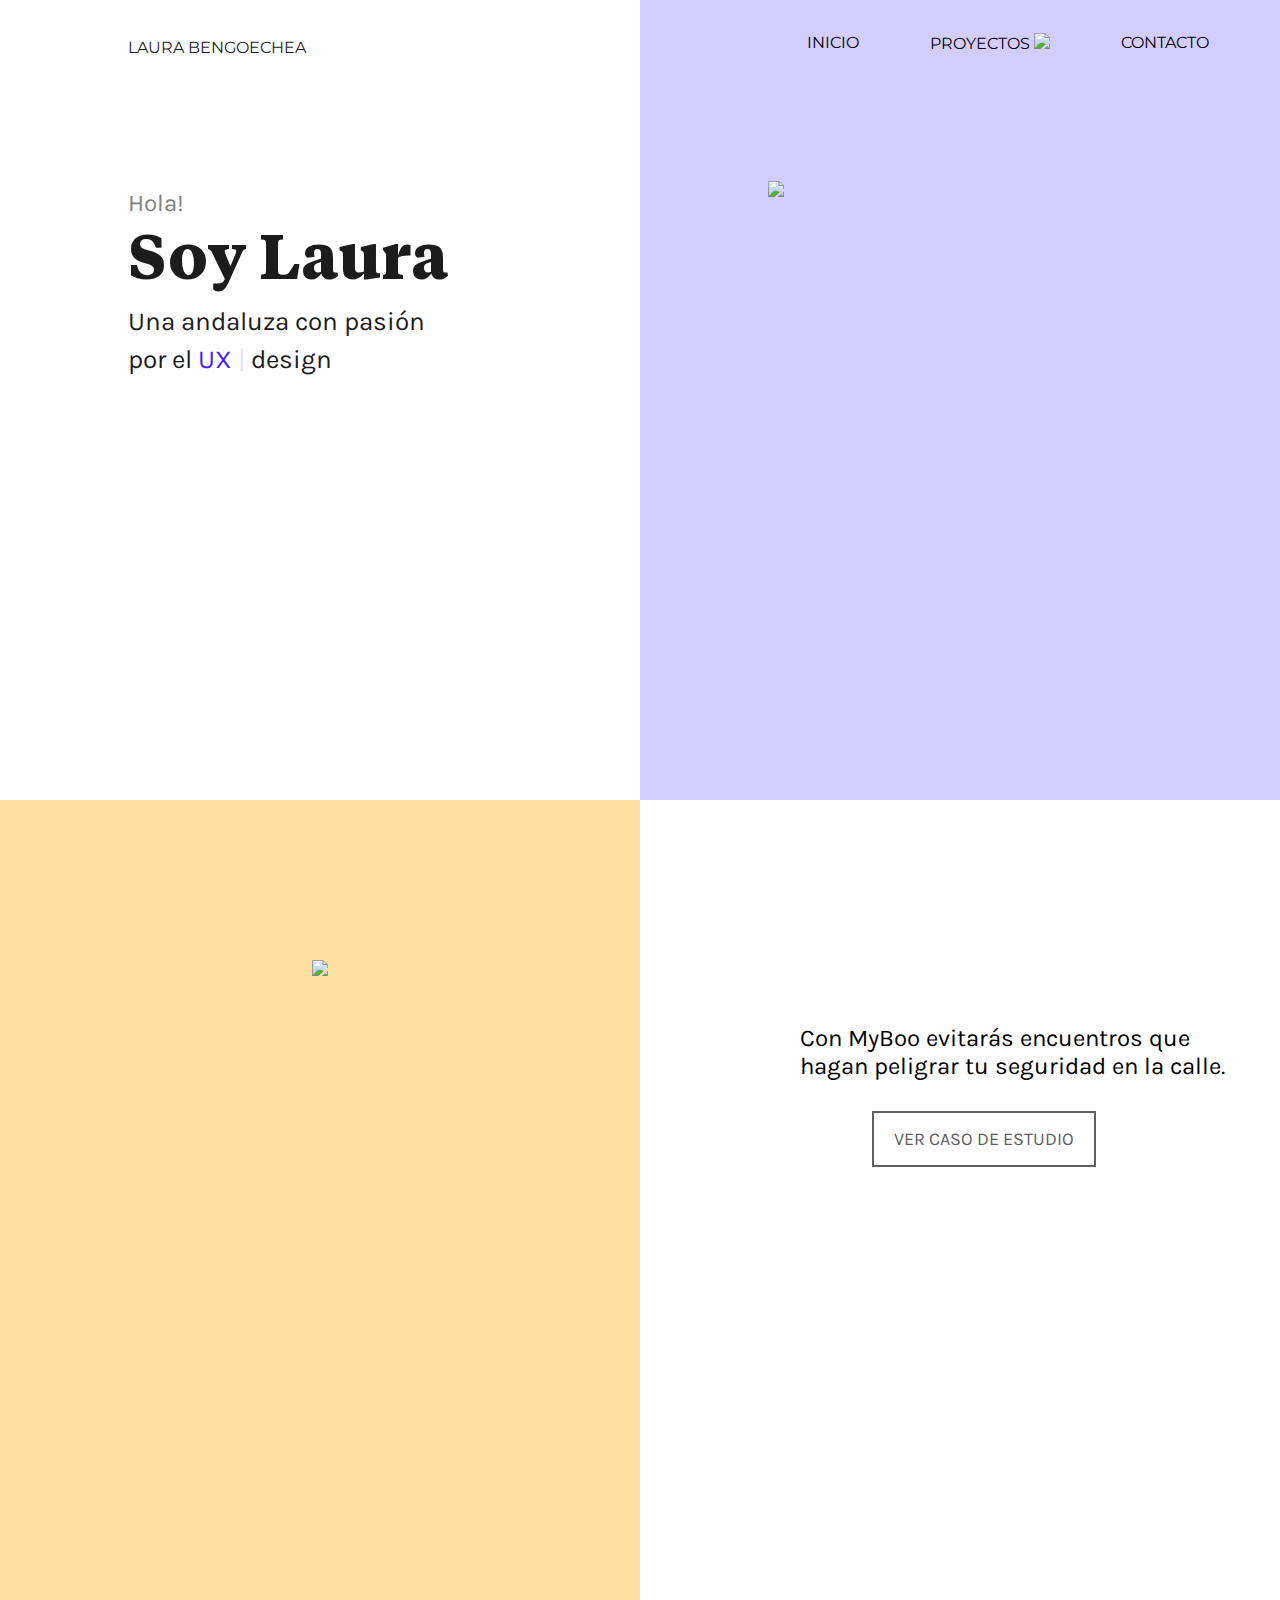
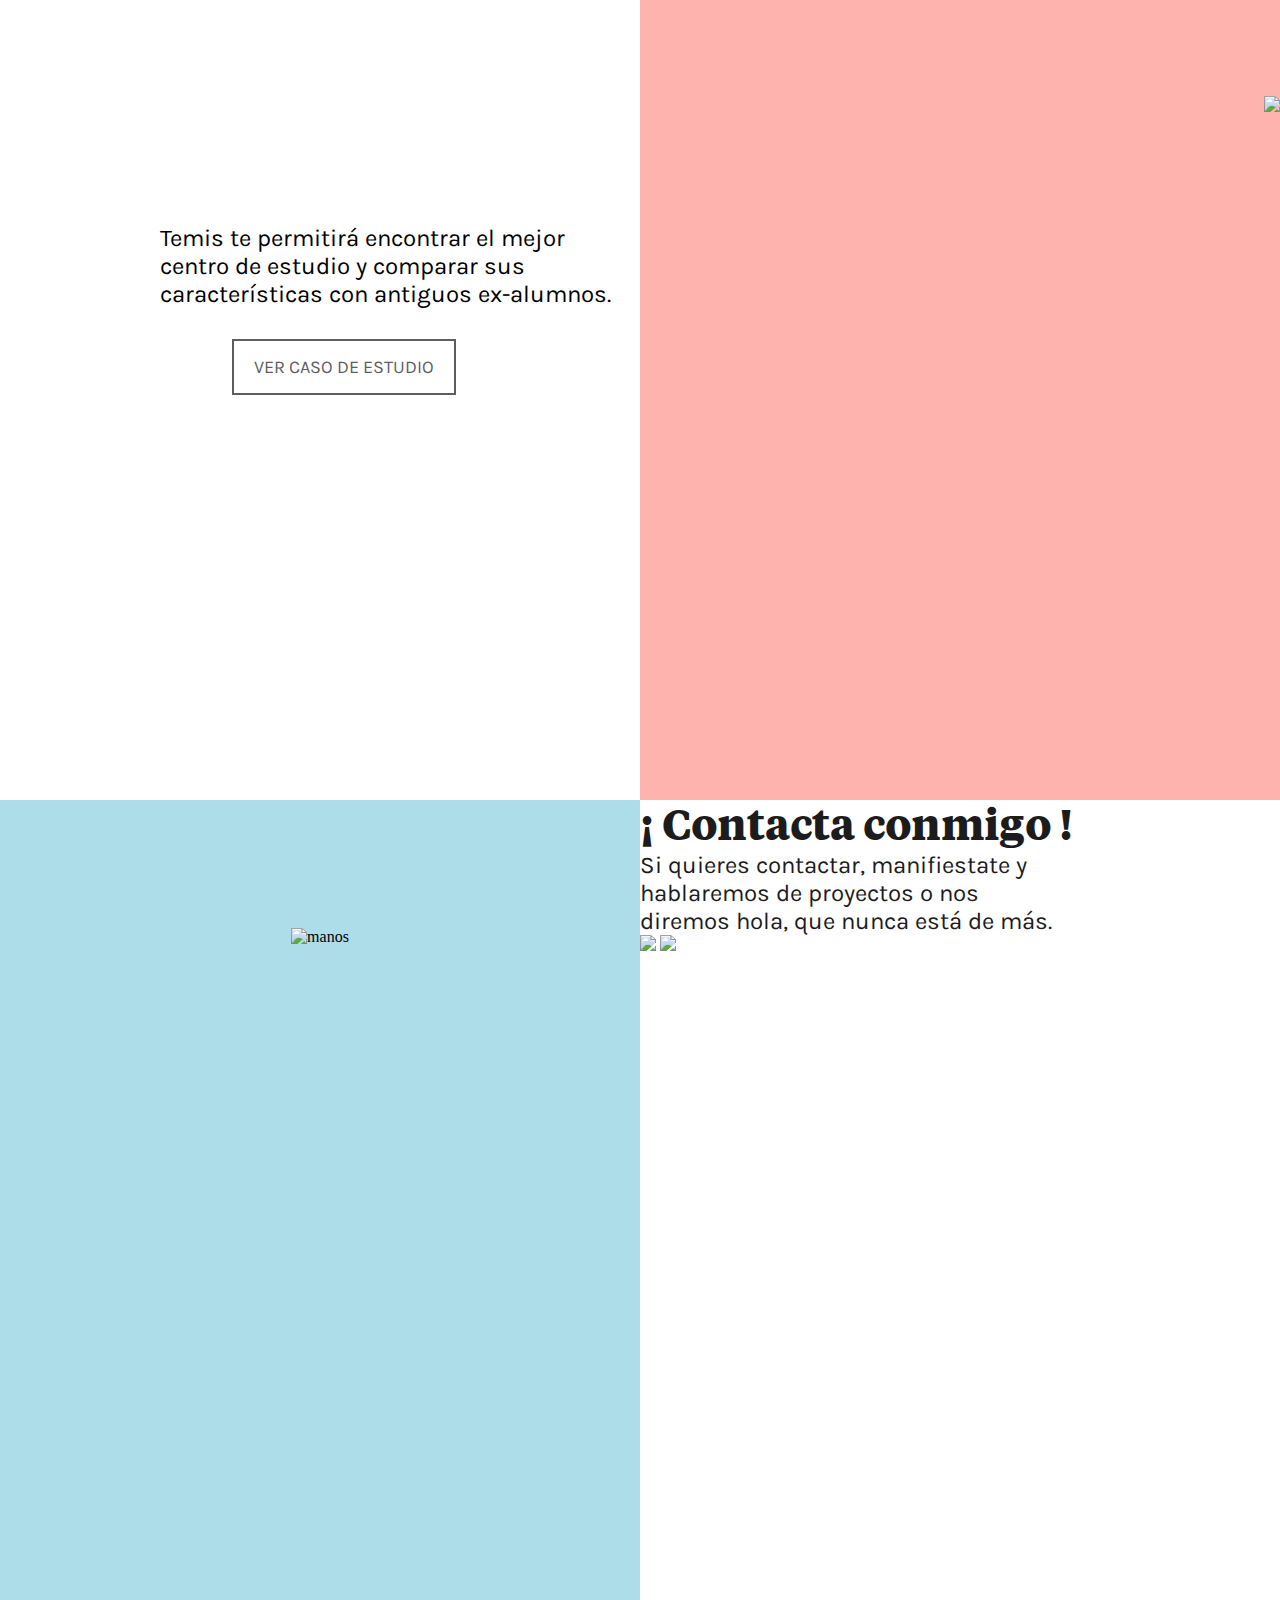
==== index.html @ bb446582 "closes #1" ====
<!DOCTYPE html>
<html lang="en">
  <head>
    <meta charset="UTF-8" />
    <meta http-equiv="X-UA-Compatible" content="IE=edge" />
    <meta name="viewport" content="width=device-width, initial-scale=1.0" />
    <title>Document</title>
    <link rel="stylesheet" href="index.css" />
  </head>
  <body>
    <div id="contenedor">
      <div id="primero">
        <div class="cubo blanco">
            <div>
                <p>LAURA BENGOECHEA</p>
            </div>
          <div>
            <p>Hola!</p>
            <p>Soy Laura</p>
            <p>Una andaluza con pasión <br>por el <span id="palabra">Visual</span>&nbsp;<span id="barra">|</span> design</p>
            <script src="palabra.js"></script>
          </div>         
        </div>
        <div class="cubo morado">
          <div id="lista">
            <ul>
              <li>INICIO</li>
              <li>PROYECTOS <img src="img\Vector 7.png"></li>
              <li>CONTACTO</li>
            </ul>
          </div>
          <div id="imagen">
            <img src="img\Group 3.svg">
          </div>
          
        </div>
      </div>
      <div id="segundo">
        <div class="cubo amarillo">
          <div>
            <img src="img\Space Gray.svg">
          </div>
        </div>
        <div class="cubo blanco">
          <div id="p1">
            <p>Con MyBoo evitarás encuentros que <br> hagan peligrar tu seguridad en la calle.</p>
            <a href="" class="boton">VER CASO DE ESTUDIO</a>
          </div>
            
        </div>
      </div>
      <div id="tercero">
        <div class="cubo blanco">
          <div>
            <p>
              Temis te permitirá encontrar el mejor<br> centro de estudio y comparar sus <br> características con antiguos ex-alumnos.
            </p>
            <a href="" class="boton">VER CASO DE ESTUDIO</a>
          </div>
        </div>
        <div class="cubo rosa">
          <div id="img2">
            <img src="img\Device - Macbook Pro.svg">
          </div>
        </div>
      </div>
      <div id="cuarto">
        <div class="cubo azul">
          <div id="img3">
            <img src="img\manos 1.svg" alt="manos">
          </div>
        </div>
        <div class="cubo blanco">
          <div id="ultimo">
            <p>¡ Contacta conmigo !</p>
            <p>Si quieres contactar, manifiestate y<br>
              hablaremos de proyectos o nos<br>
                diremos hola, que nunca está de más.</p>
            <img src="img\Group 82.png">
            <img src="img\linkedin.png">
          </div>   
        </div>
      </div>
    </div>
  </body>
</html>
---- index.css ----
@import url('https://fonts.googleapis.com/css2?family=Montserrat:wght@500&family=Open+Sans:wght@300&display=swap');
@import url('https://fonts.googleapis.com/css2?family=Karla:wght@600&family=Montserrat:wght@500&family=Open+Sans:wght@300&display=swap');
@font-face {
    font-family: "Tiempos Headline";
    font-style: normal;
    src: url("/fuentes/AnyConv.com__TiemposText-Bold.woff2") format("woff2"),
      url("/fuentes/TiemposText-Bold.woff") format("woff"),
      url("/fuentes/TiemposText-Bold.ttf") format("truetype");
  }

*{
    margin: 0%;
    padding: 0%;
}

#contenedor{
    display: flex;
    flex-direction: column;
    
}

#contenedor > div{
    display: flex;
    height: 50em;
}
#primero p{
    margin-bottom: 1%;
}

#primero div:first-child > div{
    margin-left: 20%;
    width: 50%;
    display: flex;
    flex-direction: column;
}

#primero div:first-child div:first-child{
    margin-top: 6%;
    margin-bottom: 20%;
    font-family: 'Montserrat', sans-serif;
    font-size: 16px;
    color :#1C1C1C;
}

#primero div:nth-child(2) p:nth-child(1){
    font-family: 'Karla', sans-serif;
    font-size: 24px;
    color: #807F7F;
}

#primero div:nth-child(2) p:nth-child(2){
    font-weight: bold;
    font-size: 62px;
    margin-bottom: 3%;
    color :#1C1C1C;
    font-family: "Tiempos Headline";
}

#primero div:nth-child(2) p:nth-child(3){
    font-family: 'Karla', sans-serif;
    font-size: 26px;
    line-height: 38px;
    color :#1C1C1C;
}

#palabra{
    color: #471AFF;
}

#lista{
    display: flex;
    align-items: center;
    margin-left: 15%;
}

#primero ul{
    display: flex;
    font-family: 'Montserrat', sans-serif;
    margin-top: 6%;
    list-style: none;
    justify-content: space-evenly;
    width: 100%;
}


#imagen{
    margin-top: 20%;
    margin-left: 20%;
}

#imagen img{
    width: 100%;
}


#segundo div:first-child div{
    display: flex;
    justify-content: center;
    margin-top: 25%;
}

#p1{
    margin-top: 35%;
    margin-left: 25%;
}

#segundo div:nth-child(2) p{
    font-family: 'Karla', sans-serif;
    margin-bottom: 10%;
    font-size: 24px;
}

#tercero div:first-child div{
    margin-top: 35%;
    margin-left: 25%;
}

#tercero div:first-child p{
    font-family: 'Karla', sans-serif;
    margin-bottom: 10%;
    font-size: 24px;
}

#img2{
    display: flex;
    margin-top: 15%;
    justify-content: flex-end;
}




.boton{
    margin-left: 15%;
    border: 2px solid #5E5E5E;
    padding-top: 15px;
    padding-bottom: 15px;
    padding-right: 20px;
    padding-left: 20px;
    font-family: 'Karla', sans-serif;
    color: #5E5E5E;
    font-size: 18px;
    text-decoration: none;
}

#img3{
    display: flex;
    margin-top: 20%;
    justify-content: space-around;
}

#cuarto p:first-child{
    color :#1C1C1C;
    font-family: "Tiempos Headline";
    font-size: 42px;
}

#cuarto p:nth-child(2){
    color :#1C1C1C;
    font-family: 'Karla', sans-serif;
    font-size: 24px;
}

#ultimo{
    m
}

.cubo{
    width: 50%;
}

.blanco{
    background-color: white;
}

.rosa{
    background-color: #FFB3AE;
}

.azul{
    background-color: #ADDDE8;
}

.amarillo{
    background-color: #FFE0A1;
}

.morado{
    background-color: #D4CDFF;
}
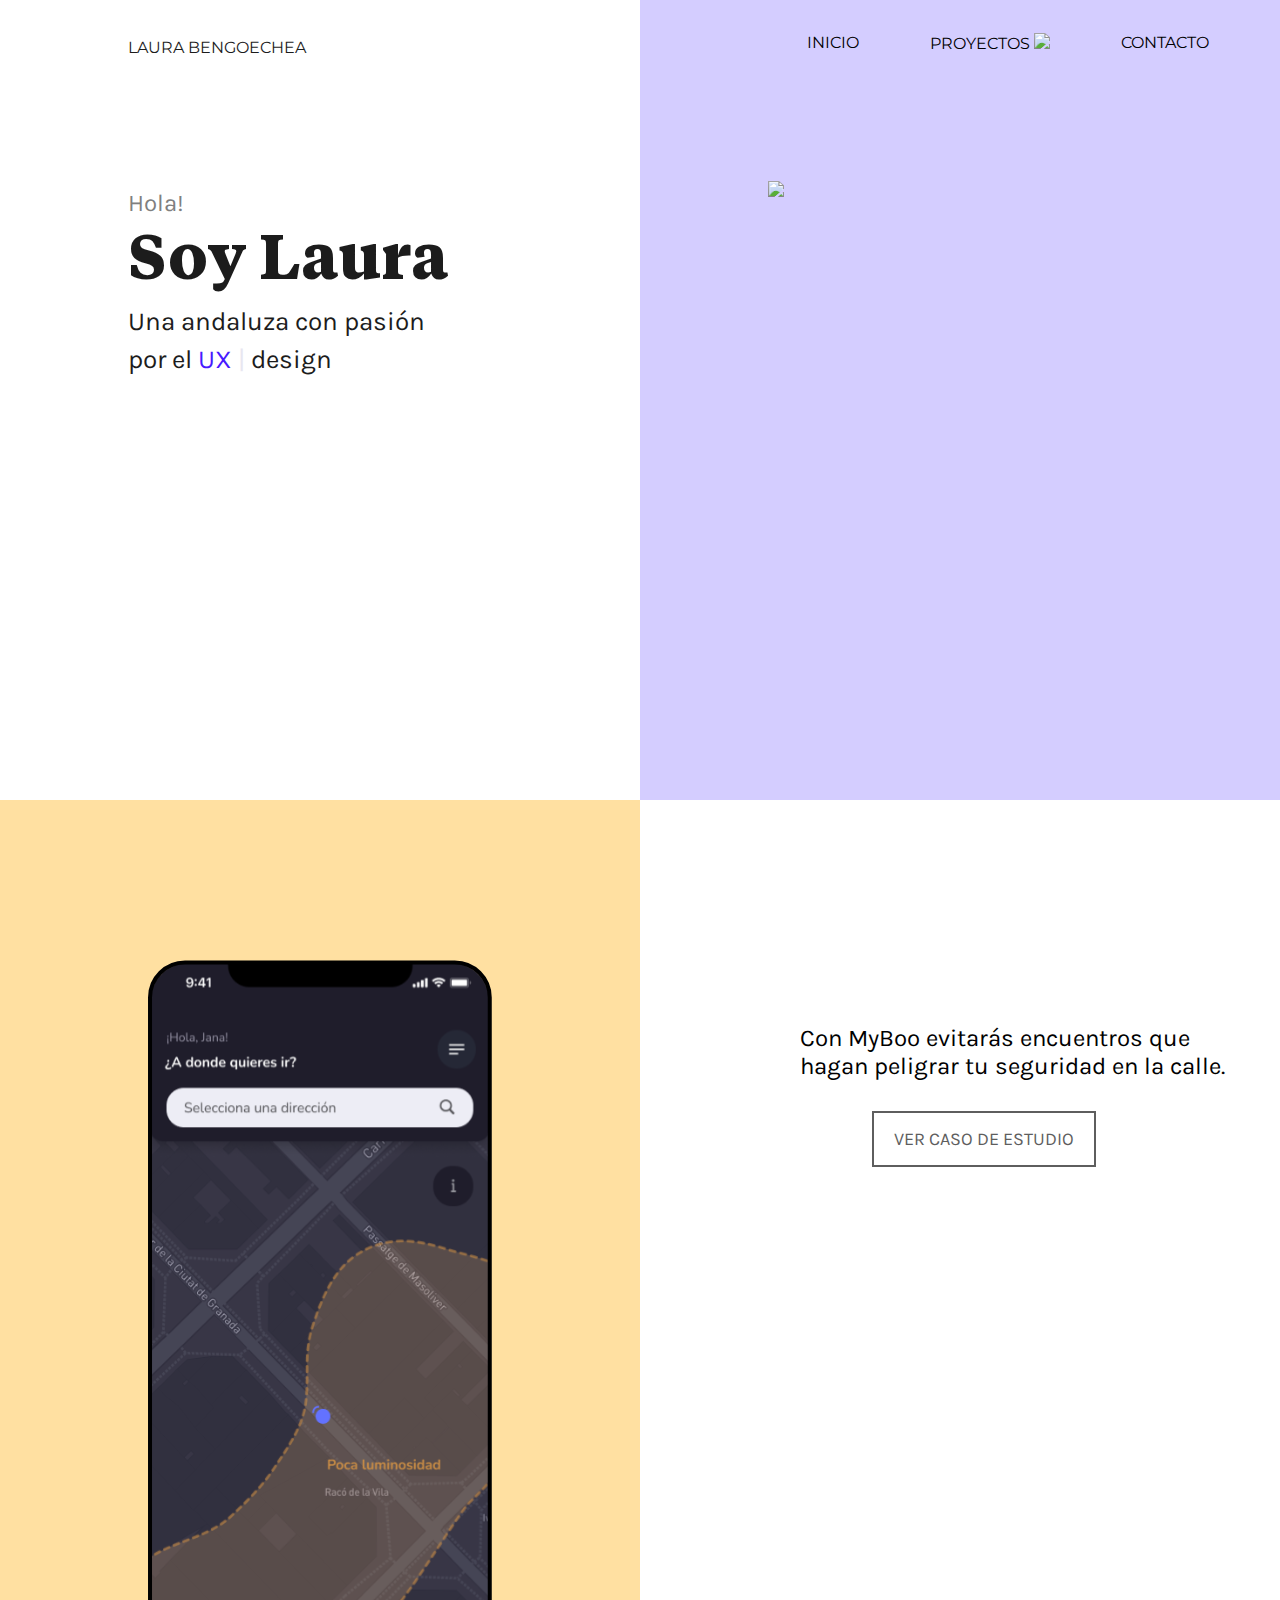
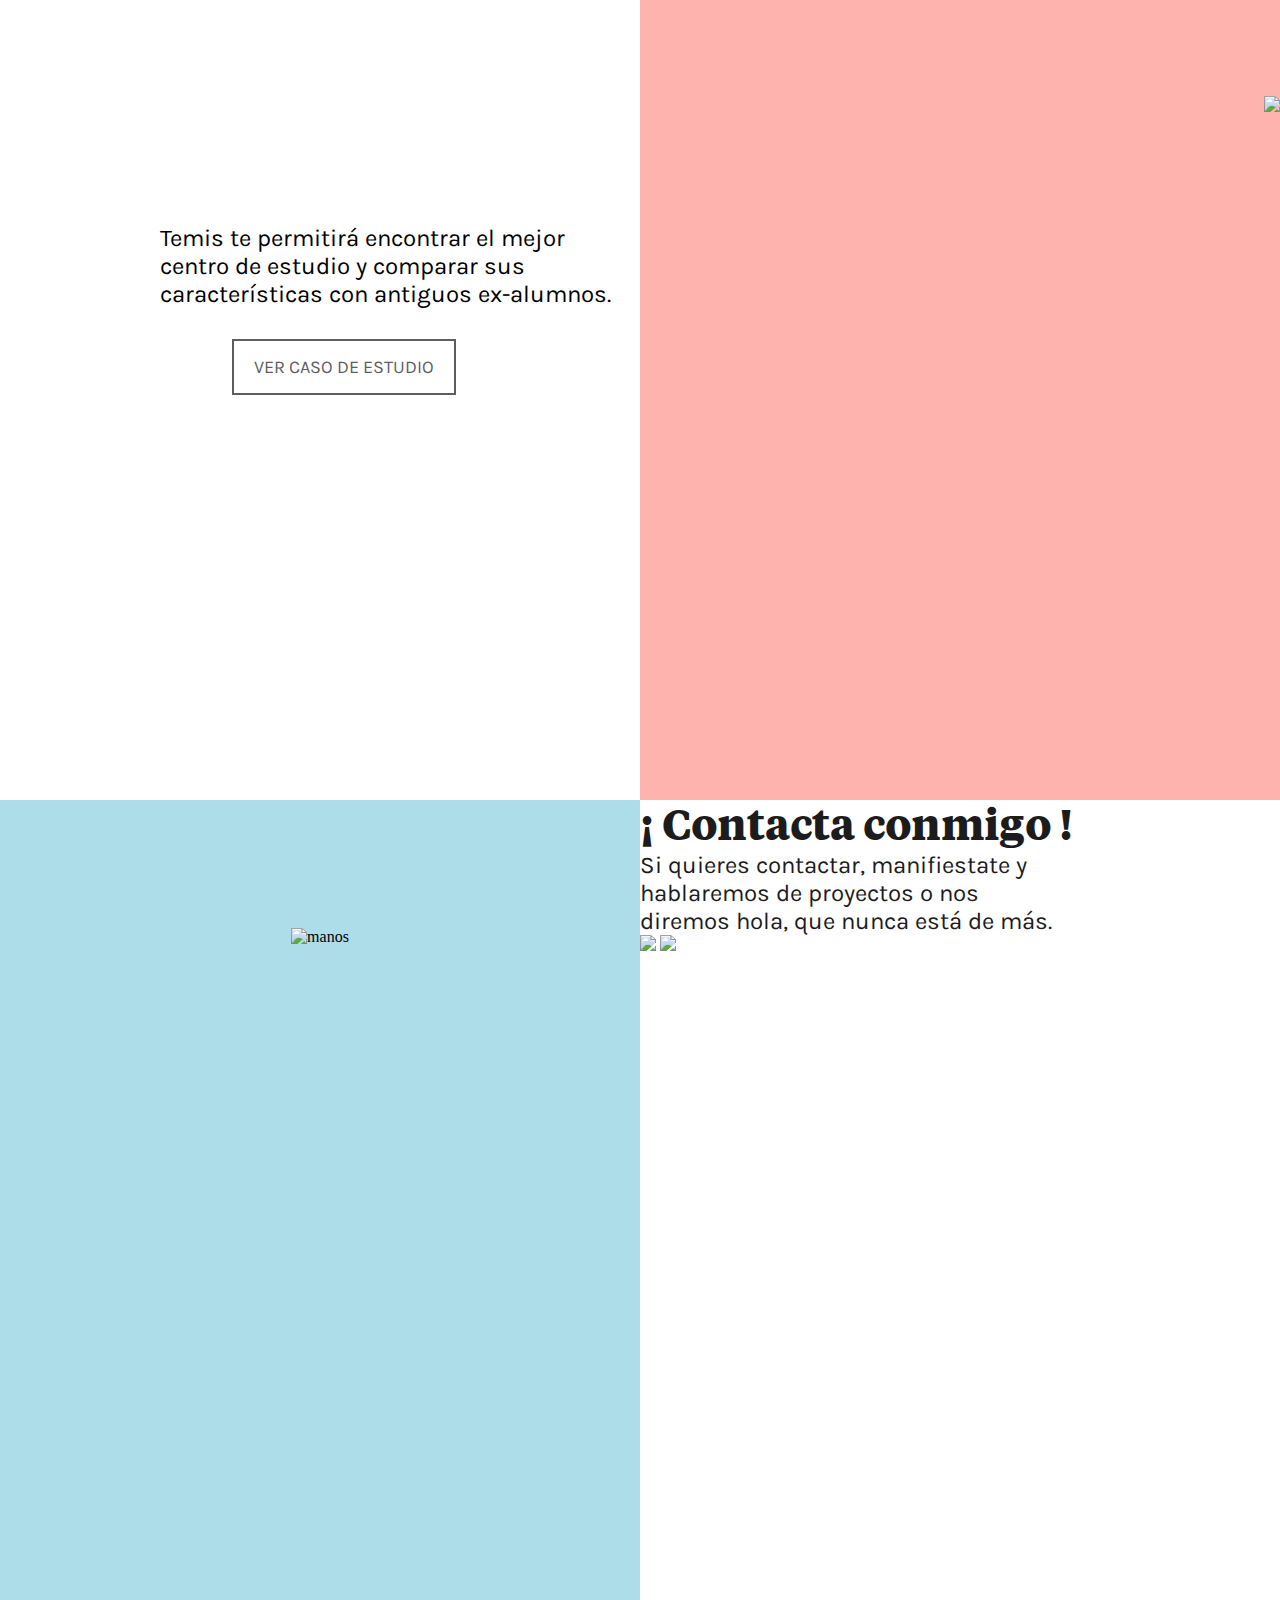
==== commit 4cdc46a4: "He cambiado la foto del móvil" ====
--- a/index.html
+++ b/index.html
@@ -38,7 +38,7 @@
       <div id="segundo">
         <div class="cubo amarillo">
           <div>
-            <img src="img\Space Gray.svg">
+            <img src="Img/phoneYellow.svg">
           </div>
         </div>
         <div class="cubo blanco">
@@ -78,9 +78,10 @@
                 diremos hola, que nunca está de más.</p>
             <img src="img\Group 82.png">
             <img src="img\linkedin.png">
-          </div>   
+          </div>
+          
         </div>
       </div>
     </div>
   </body>
-</html>+</html>
--- a/index.css
+++ b/index.css
@@ -162,7 +162,6 @@
 }
 
 #ultimo{
-    m
 }
 
 .cubo{
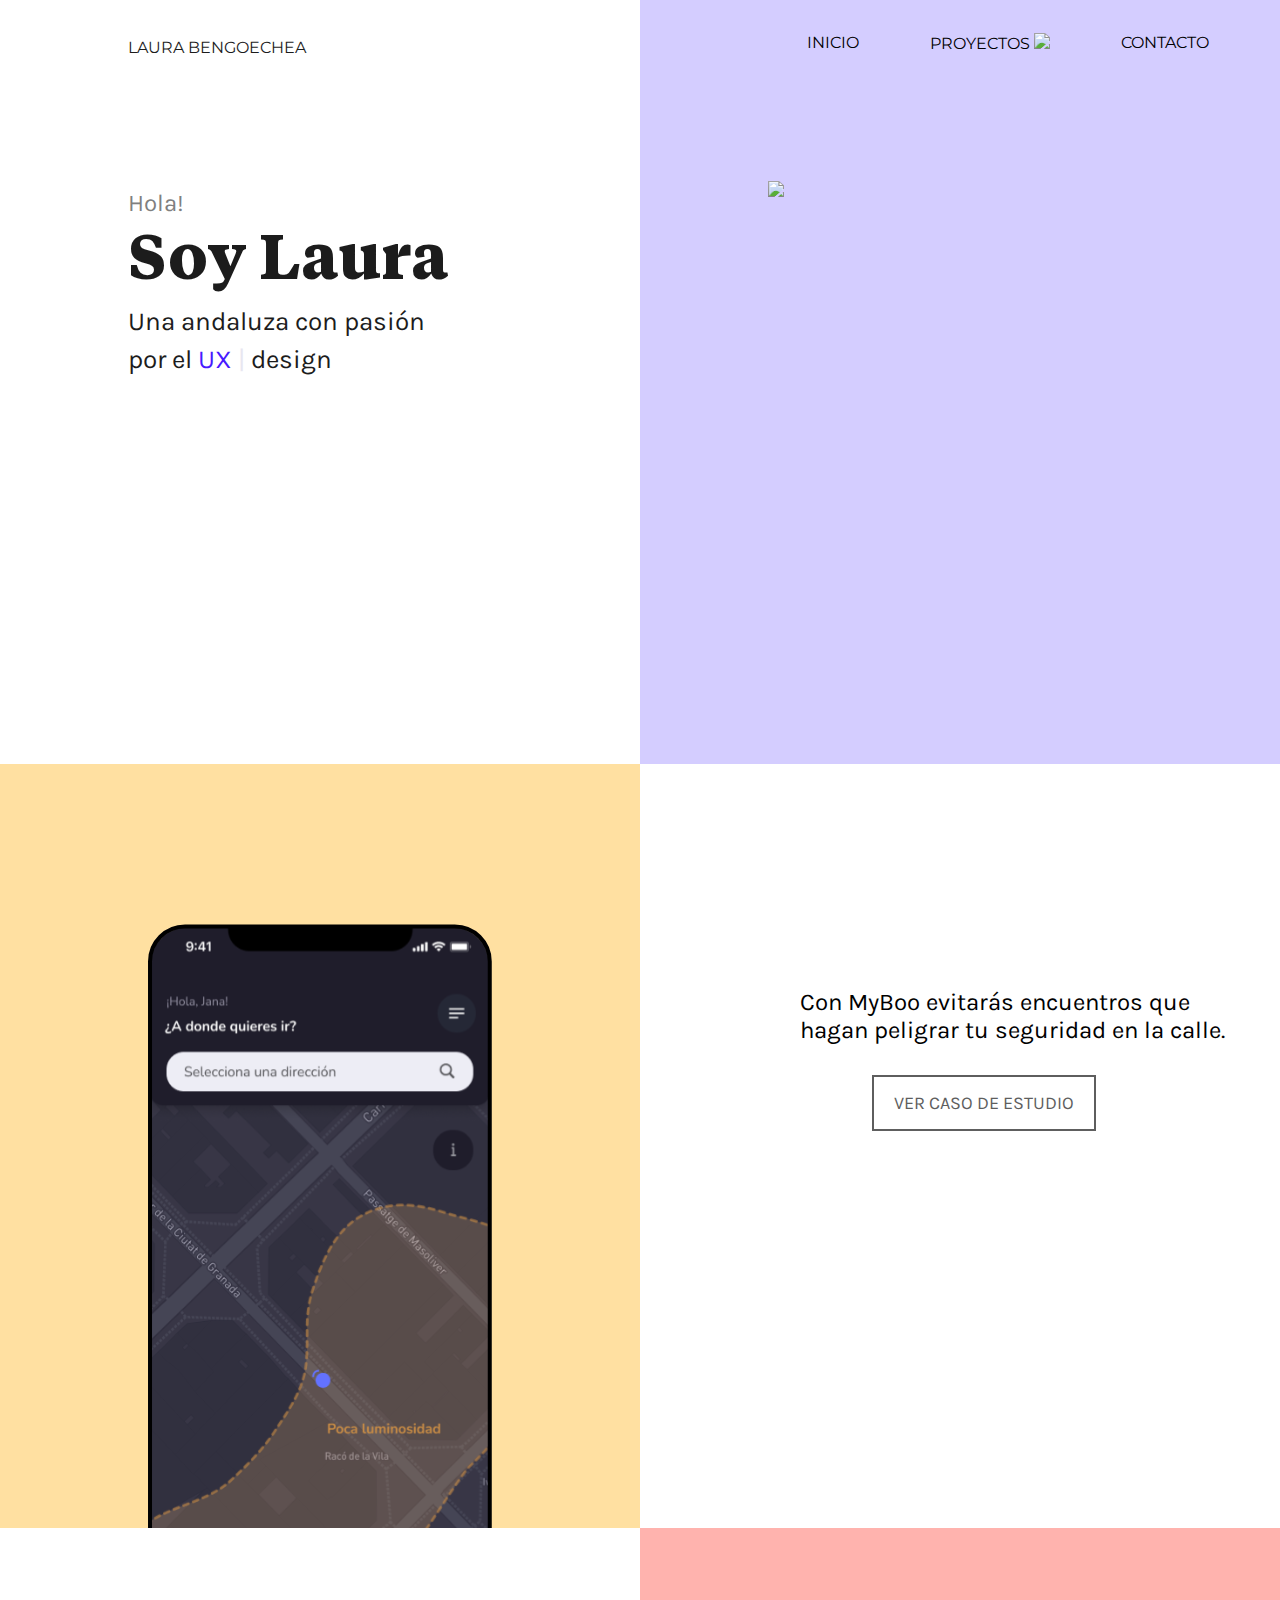
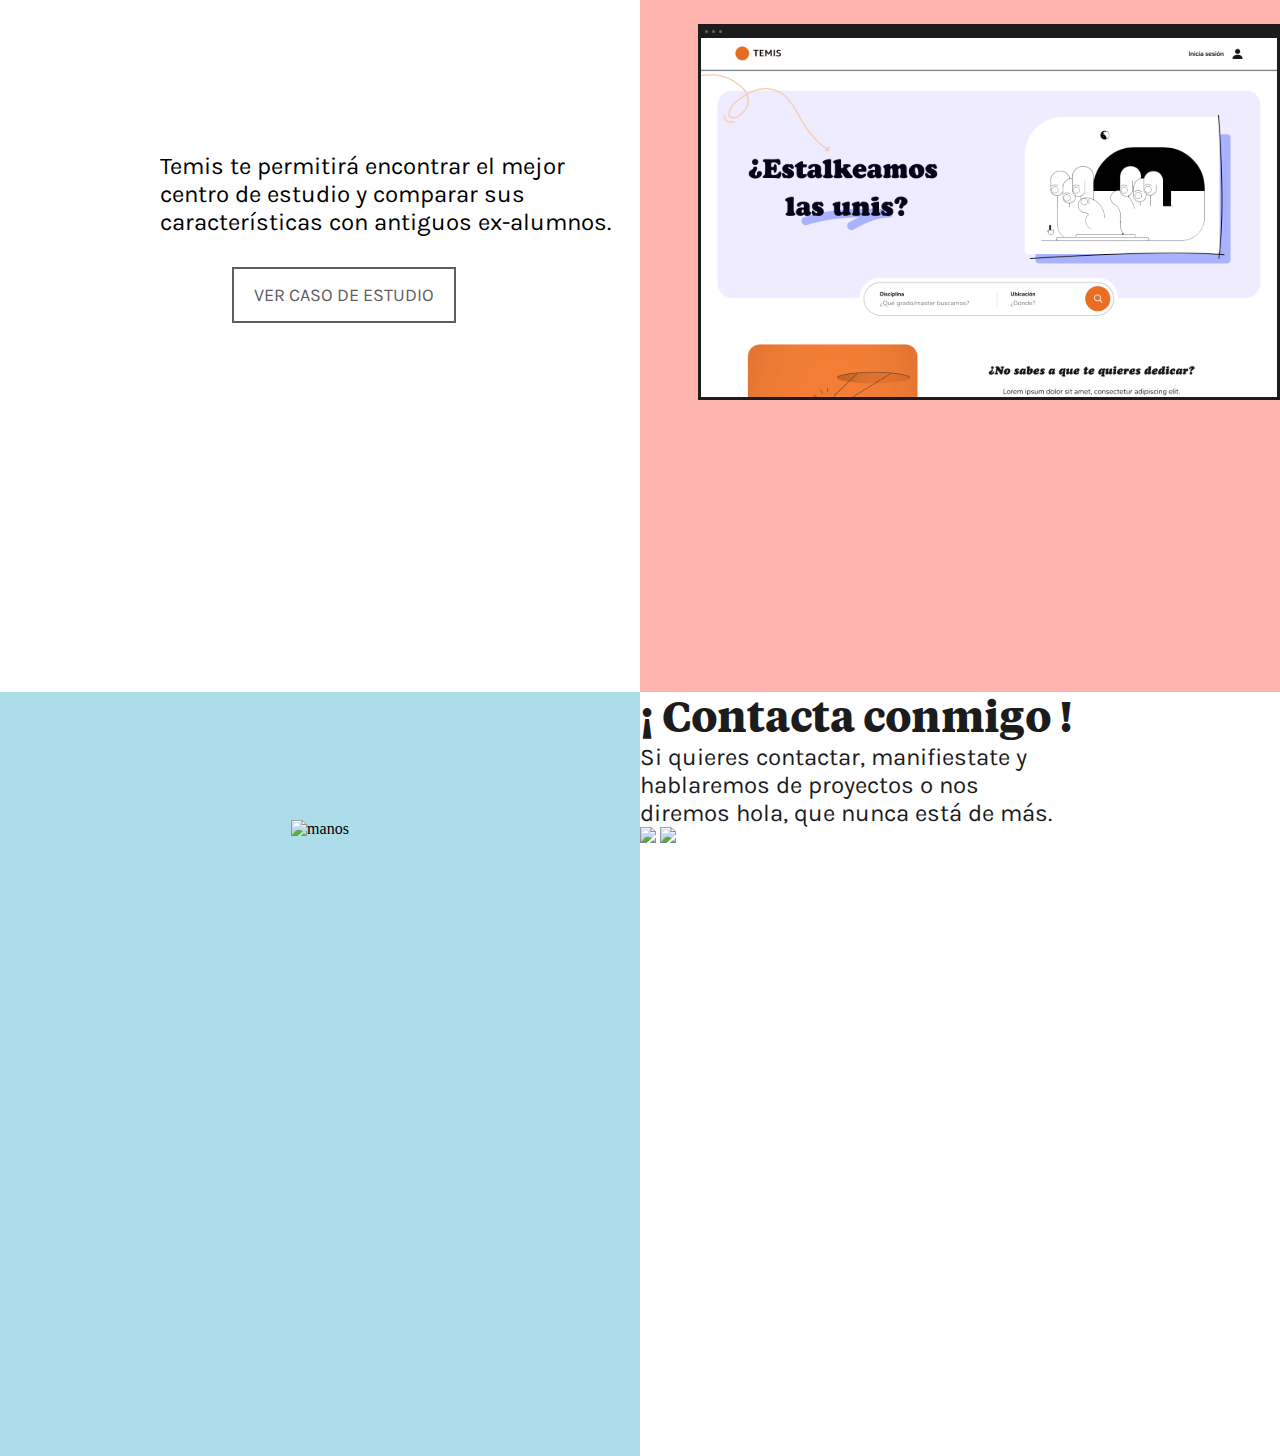
==== commit ff876539: "He cambiado la foto del cubo rosa y el tamaño de los cubos" ====
--- a/index.html
+++ b/index.html
@@ -60,7 +60,7 @@
         </div>
         <div class="cubo rosa">
           <div id="img2">
-            <img src="img\Device - Macbook Pro.svg">
+            <img src="Img/cuboRosa.svg">
           </div>
         </div>
       </div>
--- a/index.css
+++ b/index.css
@@ -21,7 +21,7 @@
 
 #contenedor > div{
     display: flex;
-    height: 50em;
+    height: 764px;
 }
 #primero p{
     margin-bottom: 1%;
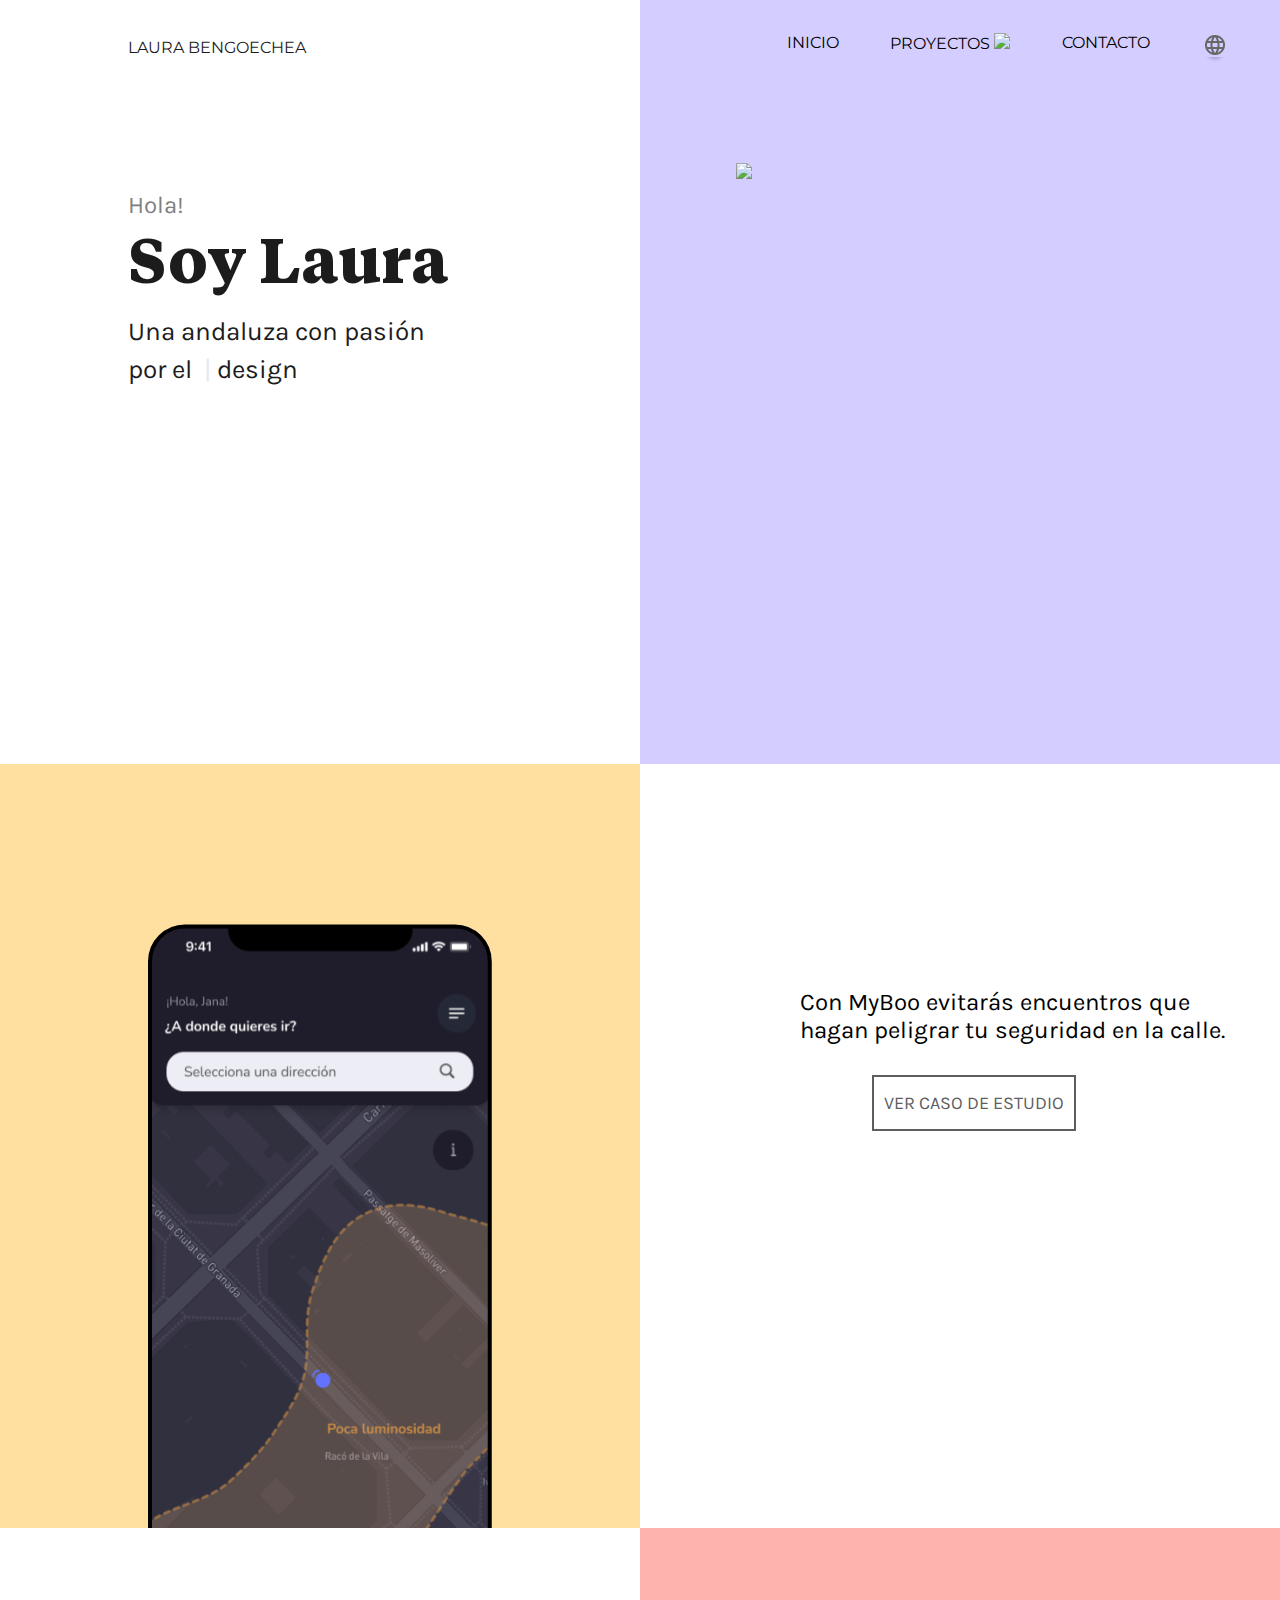
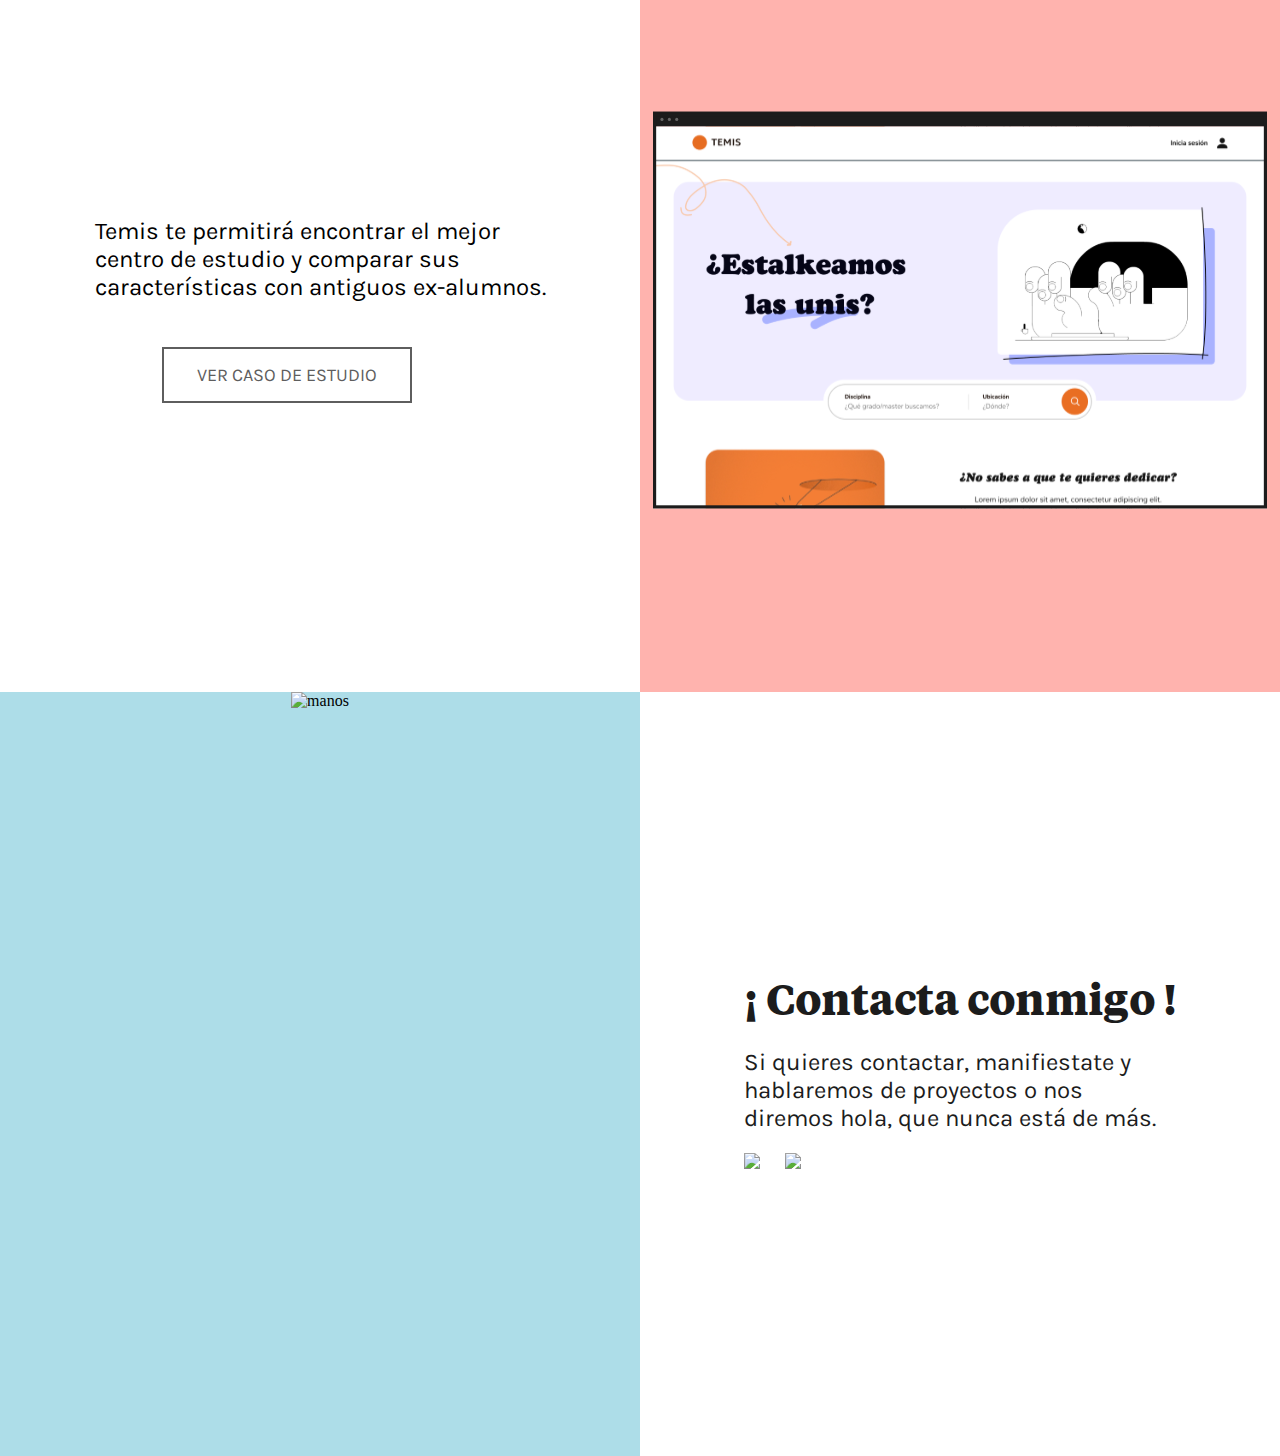
==== commit 5e7f5c59: "JavaScript terminado, he mejorado algunos detalles, añadido la foto del idioma, y puesto el último b" ====
--- a/index.html
+++ b/index.html
@@ -27,6 +27,7 @@
               <li>INICIO</li>
               <li>PROYECTOS <img src="img\Vector 7.png"></li>
               <li>CONTACTO</li>
+              <li><img src="Img/idioma.png"></li>
             </ul>
           </div>
           <div id="imagen">
@@ -58,26 +59,29 @@
             <a href="" class="boton">VER CASO DE ESTUDIO</a>
           </div>
         </div>
-        <div class="cubo rosa">
+        <div class="cubo rosa flexible">
           <div id="img2">
             <img src="Img/cuboRosa.svg">
           </div>
         </div>
       </div>
       <div id="cuarto">
-        <div class="cubo azul">
+        <div class="cubo azul flexible">
           <div id="img3">
             <img src="img\manos 1.svg" alt="manos">
           </div>
         </div>
-        <div class="cubo blanco">
+        <div class="cubo blanco flexible">
           <div id="ultimo">
             <p>¡ Contacta conmigo !</p>
             <p>Si quieres contactar, manifiestate y<br>
               hablaremos de proyectos o nos<br>
                 diremos hola, que nunca está de más.</p>
-            <img src="img\Group 82.png">
-            <img src="img\linkedin.png">
+            <div>
+              <img src="img\Group 82.png">
+              <img src="img\linkedin.png">
+            </div>
+            
           </div>
           
         </div>
--- a/index.css
+++ b/index.css
@@ -3,9 +3,9 @@
 @font-face {
     font-family: "Tiempos Headline";
     font-style: normal;
-    src: url("/fuentes/AnyConv.com__TiemposText-Bold.woff2") format("woff2"),
-      url("/fuentes/TiemposText-Bold.woff") format("woff"),
-      url("/fuentes/TiemposText-Bold.ttf") format("truetype");
+    src: url("fuentes/AnyConv.com__TiemposText-Bold.woff2") format("woff2"),
+      url("fuentes/TiemposText-Bold.woff") format("woff"),
+      url("fuentes/TiemposText-Bold.ttf") format("truetype");
   }
 
 *{
@@ -29,7 +29,6 @@
 
 #primero div:first-child > div{
     margin-left: 20%;
-    width: 50%;
     display: flex;
     flex-direction: column;
 }
@@ -80,16 +79,18 @@
     list-style: none;
     justify-content: space-evenly;
     width: 100%;
+    font-size: 16px;
 }
 
 
 #imagen{
-    margin-top: 20%;
-    margin-left: 20%;
+    display: flex;
+    margin-top: 15%;
+    justify-content: center;
 }
 
 #imagen img{
-    width: 100%;
+    width: 70%;
 }
 
 
@@ -111,8 +112,14 @@
 }
 
 #tercero div:first-child div{
-    margin-top: 35%;
-    margin-left: 25%;
+    display: flex;
+    flex-direction: column;
+    justify-content: center;
+}
+
+#tercero div:first-child{
+    display: flex;
+    justify-content: center;
 }
 
 #tercero div:first-child p{
@@ -123,30 +130,37 @@
 
 #img2{
     display: flex;
-    margin-top: 15%;
-    justify-content: flex-end;
-}
-
-
-
+    justify-content: center;
+    margin-left: 2%;
+    margin-right: 2%;
+}
+
+#img2 img{
+    width: 100%;
+}
 
 .boton{
+    width: 50%;
+    text-align: center;
     margin-left: 15%;
     border: 2px solid #5E5E5E;
     padding-top: 15px;
     padding-bottom: 15px;
-    padding-right: 20px;
-    padding-left: 20px;
+    padding-right: 10px;
+    padding-left: 10px;
     font-family: 'Karla', sans-serif;
     color: #5E5E5E;
     font-size: 18px;
     text-decoration: none;
 }
 
+.boton:hover{
+    background-color: #1C1C1C;
+    color: white;
+}
+
 #img3{
     display: flex;
-    margin-top: 20%;
-    justify-content: space-around;
 }
 
 #cuarto p:first-child{
@@ -162,6 +176,27 @@
 }
 
 #ultimo{
+    display: flex;
+    flex-direction: column;
+    justify-content: center;
+}
+
+#ultimo p:first-child{
+    font-size: 42px;
+    font-weight: bold;
+}
+
+#ultimo p{
+    margin-bottom: 5%;
+}
+
+#ultimo img:first-child{
+    margin-right: 5%;
+}
+
+.flexible{
+    display: flex;
+    justify-content: center;
 }
 
 .cubo{
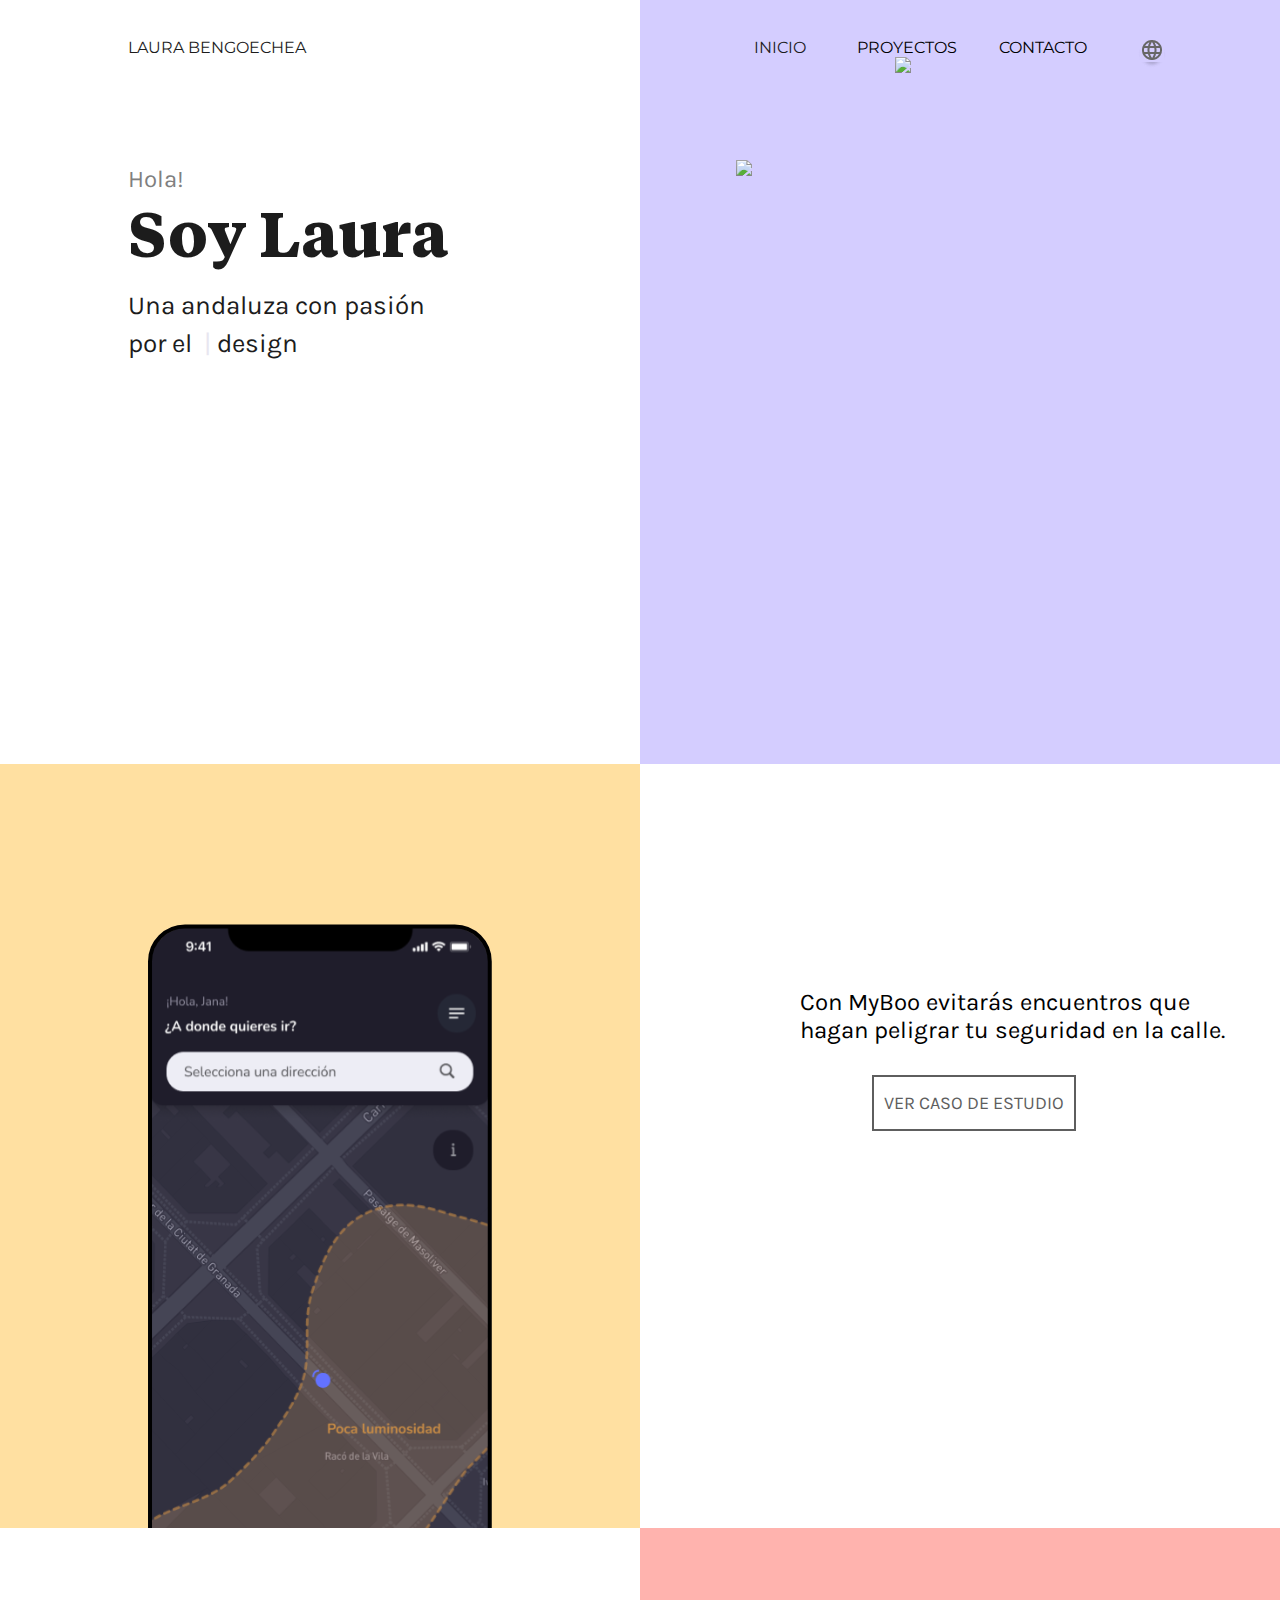
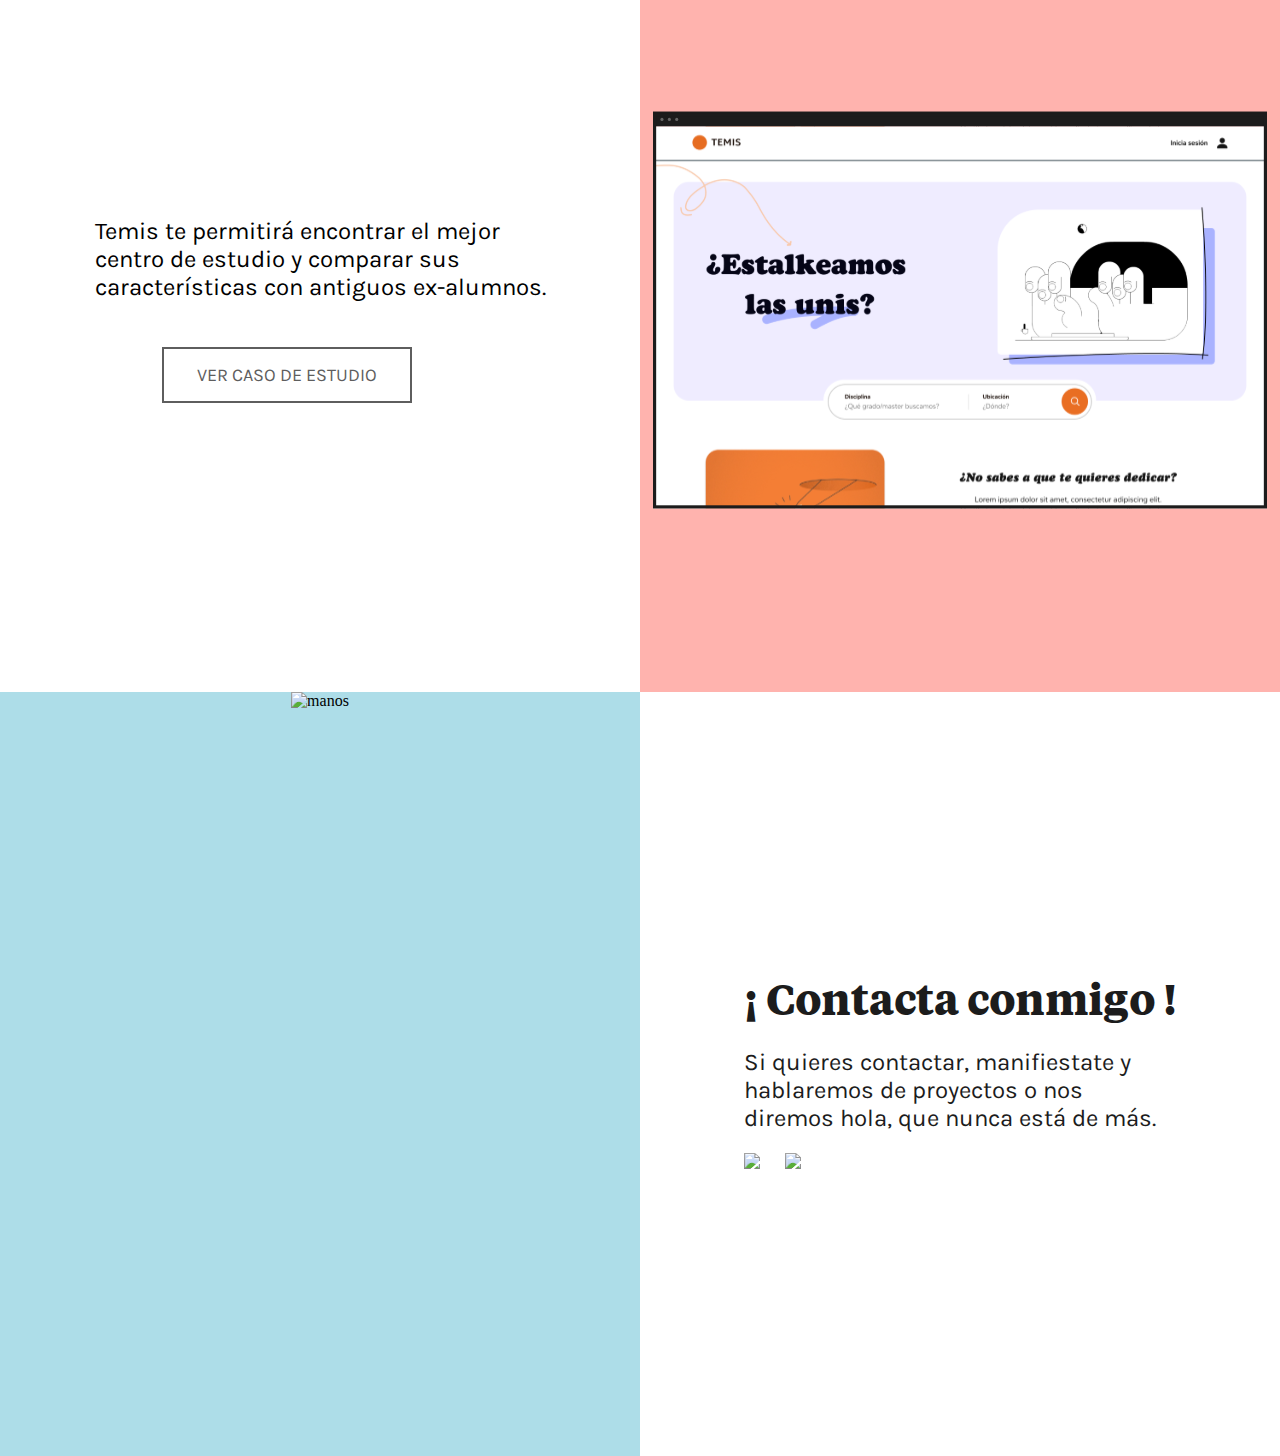
==== commit a22bd043: "He retocado la página principal y he empezado la segunda, en la página principal he añadido también " ====
--- a/index.html
+++ b/index.html
@@ -4,86 +4,112 @@
     <meta charset="UTF-8" />
     <meta http-equiv="X-UA-Compatible" content="IE=edge" />
     <meta name="viewport" content="width=device-width, initial-scale=1.0" />
-    <title>Document</title>
+    <title>Home</title>
     <link rel="stylesheet" href="index.css" />
   </head>
   <body>
     <div id="contenedor">
       <div id="primero">
         <div class="cubo blanco">
+          <div class="margen">
+            <div id="margen1">
+              <p>LAURA BENGOECHEA</p>
+            </div>
             <div>
-                <p>LAURA BENGOECHEA</p>
+              <p class="gris">Hola!</p>
+              <p>Soy Laura</p>
+              <p id="p1">
+                Una andaluza con pasión <br />por el
+                <span id="palabra">Visual</span>&nbsp;<span id="barra">|</span>
+                design
+              </p>
+              <script src="palabra.js"></script>
             </div>
-          <div>
-            <p>Hola!</p>
-            <p>Soy Laura</p>
-            <p>Una andaluza con pasión <br>por el <span id="palabra">Visual</span>&nbsp;<span id="barra">|</span> design</p>
-            <script src="palabra.js"></script>
-          </div>         
+          </div>
         </div>
         <div class="cubo morado">
           <div id="lista">
             <ul>
-              <li>INICIO</li>
-              <li>PROYECTOS <img src="img\Vector 7.png"></li>
+              <li><a href="index.html">INICIO</a></li>
+              <li id="proyecto">
+                <div>
+                  PROYECTOS
+                  <img src="img\Vector 7.png" />
+
+                  <div id="desplegable">
+                    <div class="padd">
+                      <a href="myboo.html" class="links"><span>01</span>MYBOO</a>
+                    </div>  
+                    
+                    <hr>
+                    <div class="padd">
+                      <a href="" class="links"><span>02</span>TEMIS</a>
+                    </div>
+                    
+                  </div>
+                </div>
+              </li>
               <li>CONTACTO</li>
-              <li><img src="Img/idioma.png"></li>
+              <li><img src="Img/idioma.png" /></li>
             </ul>
           </div>
           <div id="imagen">
-            <img src="img\Group 3.svg">
+            <img src="img\chiste.svg" />
           </div>
-          
         </div>
       </div>
       <div id="segundo">
         <div class="cubo amarillo">
           <div>
-            <img src="Img/phoneYellow.svg">
+            <img src="Img/phoneYellow.svg" />
           </div>
         </div>
         <div class="cubo blanco">
-          <div id="p1">
-            <p>Con MyBoo evitarás encuentros que <br> hagan peligrar tu seguridad en la calle.</p>
+          <div id="p2">
+            <p>
+              Con MyBoo evitarás encuentros que <br />
+              hagan peligrar tu seguridad en la calle.
+            </p>
             <a href="" class="boton">VER CASO DE ESTUDIO</a>
           </div>
-            
         </div>
       </div>
       <div id="tercero">
         <div class="cubo blanco">
           <div>
             <p>
-              Temis te permitirá encontrar el mejor<br> centro de estudio y comparar sus <br> características con antiguos ex-alumnos.
+              Temis te permitirá encontrar el mejor<br />
+              centro de estudio y comparar sus <br />
+              características con antiguos ex-alumnos.
             </p>
             <a href="" class="boton">VER CASO DE ESTUDIO</a>
           </div>
         </div>
         <div class="cubo rosa flexible">
           <div id="img2">
-            <img src="Img/cuboRosa.svg">
+            <img src="Img/cuboRosa.svg" />
           </div>
         </div>
       </div>
       <div id="cuarto">
         <div class="cubo azul flexible">
           <div id="img3">
-            <img src="img\manos 1.svg" alt="manos">
+            <img src="img\manos 1.svg" alt="manos" />
           </div>
         </div>
         <div class="cubo blanco flexible">
           <div id="ultimo">
             <p>¡ Contacta conmigo !</p>
-            <p>Si quieres contactar, manifiestate y<br>
-              hablaremos de proyectos o nos<br>
-                diremos hola, que nunca está de más.</p>
+            <p>
+              Si quieres contactar, manifiestate y<br />
+              hablaremos de proyectos o nos<br />
+              diremos hola, que nunca está de más.
+            </p>
             <div>
-              <img src="img\Group 82.png">
-              <img src="img\linkedin.png">
+              <img src="img\Group 82.png" />
+              <img src="img\linkedin.png" />
             </div>
-            
           </div>
-          
         </div>
       </div>
     </div>
--- a/index.css
+++ b/index.css
@@ -27,21 +27,14 @@
     margin-bottom: 1%;
 }
 
-#primero div:first-child > div{
-    margin-left: 20%;
-    display: flex;
-    flex-direction: column;
-}
-
-#primero div:first-child div:first-child{
-    margin-top: 6%;
+#margen1{
     margin-bottom: 20%;
     font-family: 'Montserrat', sans-serif;
     font-size: 16px;
     color :#1C1C1C;
 }
 
-#primero div:nth-child(2) p:nth-child(1){
+.gris{
     font-family: 'Karla', sans-serif;
     font-size: 24px;
     color: #807F7F;
@@ -55,7 +48,7 @@
     font-family: "Tiempos Headline";
 }
 
-#primero div:nth-child(2) p:nth-child(3){
+#p1{
     font-family: 'Karla', sans-serif;
     font-size: 26px;
     line-height: 38px;
@@ -69,23 +62,78 @@
 #lista{
     display: flex;
     align-items: center;
-    margin-left: 15%;
-}
-
-#primero ul{
+    margin-left: 10%;
+    width: 80%;
+    margin-top: 6%;
+}
+
+#lista a{
+    text-decoration: none;
+    color: #1C1C1C;
+}
+
+#lista ul{
     display: flex;
     font-family: 'Montserrat', sans-serif;
-    margin-top: 6%;
+    
     list-style: none;
     justify-content: space-evenly;
     width: 100%;
     font-size: 16px;
 }
 
+#lista > p{
+    font-family: 'Montserrat', sans-serif;
+    color: #1C1C1C;
+    font-size: 16px;
+}
+
+#desplegable{
+    visibility: hidden;
+    text-align: center;
+    height: auto;
+    background-color: #E2DDFF;
+    width: 100%;
+}
+
+.padd{
+    padding-top: 11%;
+    padding-bottom: 11%;
+}
+
+
+.padd:hover{
+    display: block;
+    background-color:#b1a8f1 ;
+}
+
+
+hr{
+    align-items: center;
+    color: #D4CDFF;
+    background-color: #D4CDFF;
+    border: 2px solid #D4CDFF;
+    border-radius: 18%;
+    width: 80%;
+    margin-left: 10%;
+    margin-right: 10%;
+}
+
+#desplegable span{
+    margin-right: 15%;
+}
+
+#proyecto{
+    width: 18%;
+    text-align: center;
+}
+
+#proyecto:hover #desplegable{
+    visibility: initial;
+}
 
 #imagen{
     display: flex;
-    margin-top: 15%;
     justify-content: center;
 }
 
@@ -100,7 +148,7 @@
     margin-top: 25%;
 }
 
-#p1{
+#p2{
     margin-top: 35%;
     margin-left: 25%;
 }
@@ -155,7 +203,7 @@
 }
 
 .boton:hover{
-    background-color: #1C1C1C;
+    background-color: #5D5D5D;
     color: white;
 }
 
@@ -221,4 +269,11 @@
 
 .morado{
     background-color: #D4CDFF;
+}
+
+.margen{
+    margin-top: 6%;
+    margin-left: 20%;
+    display: flex;
+    flex-direction: column;
 }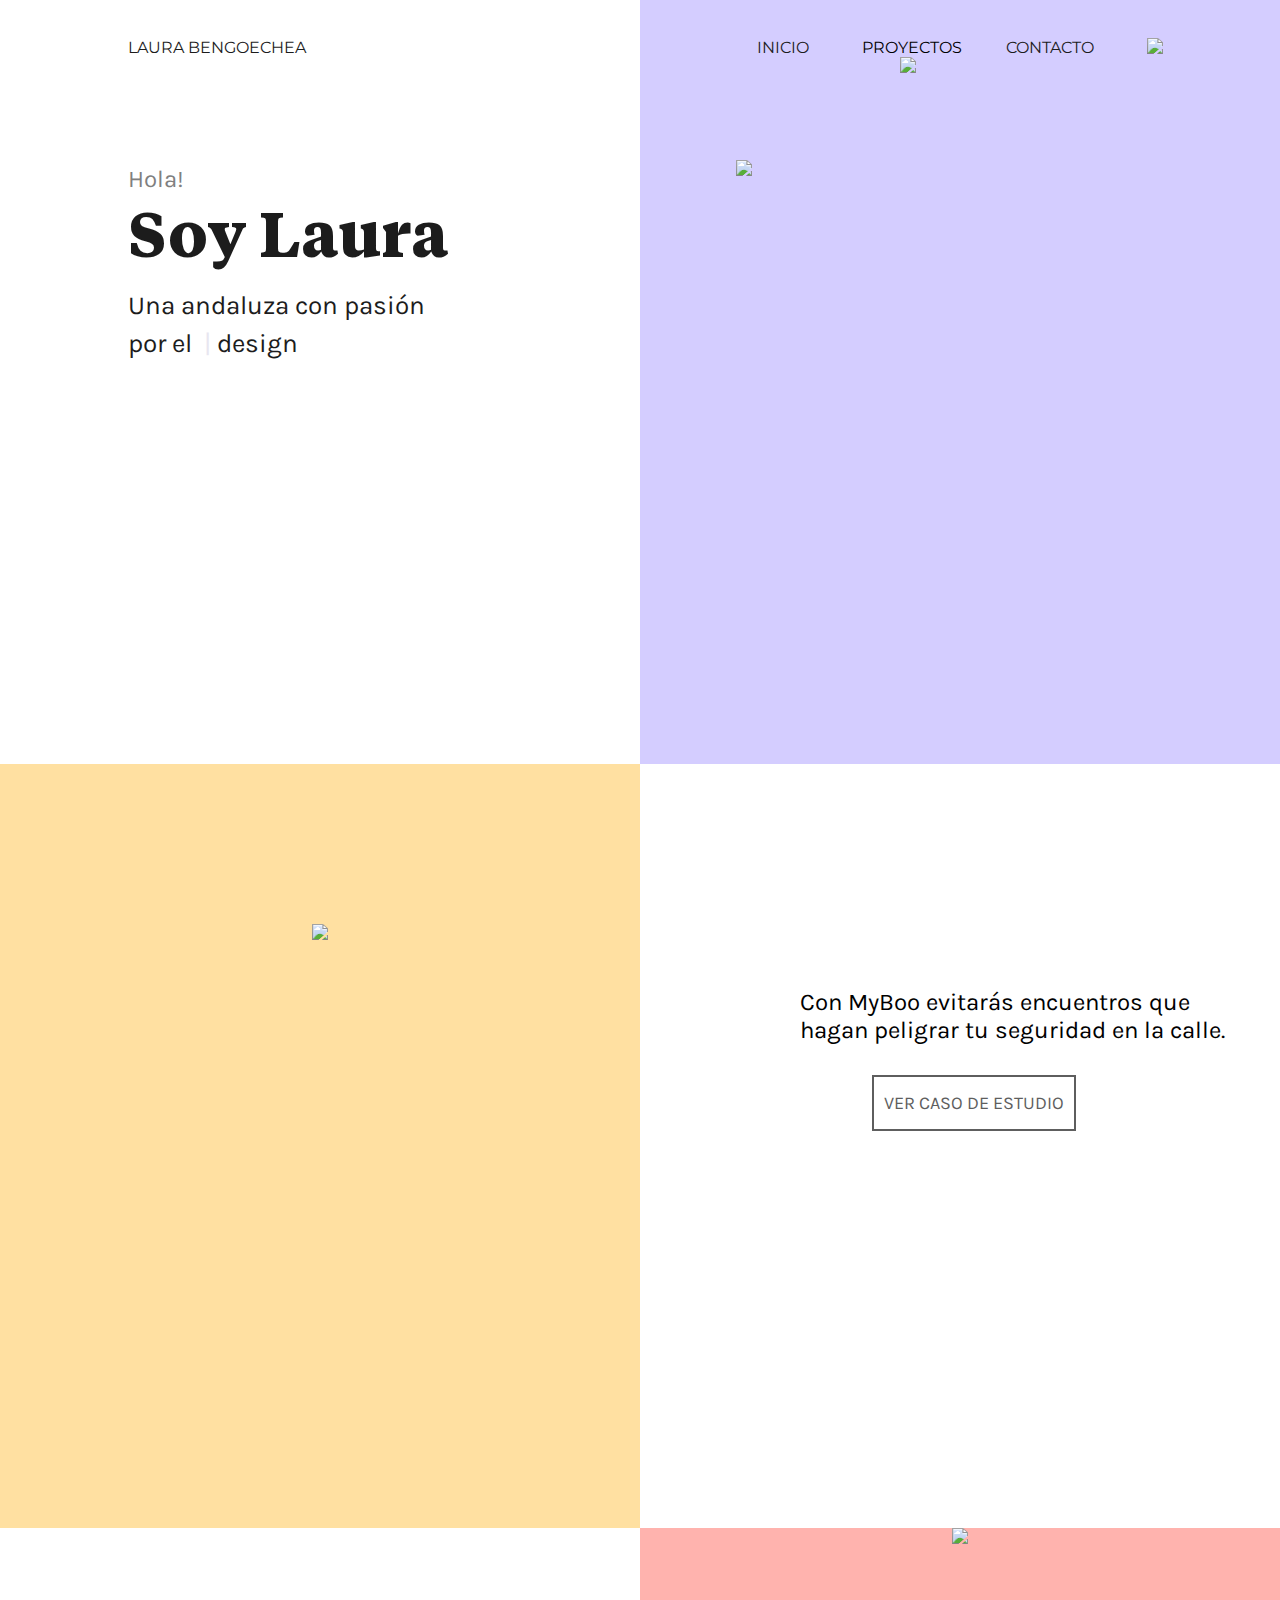
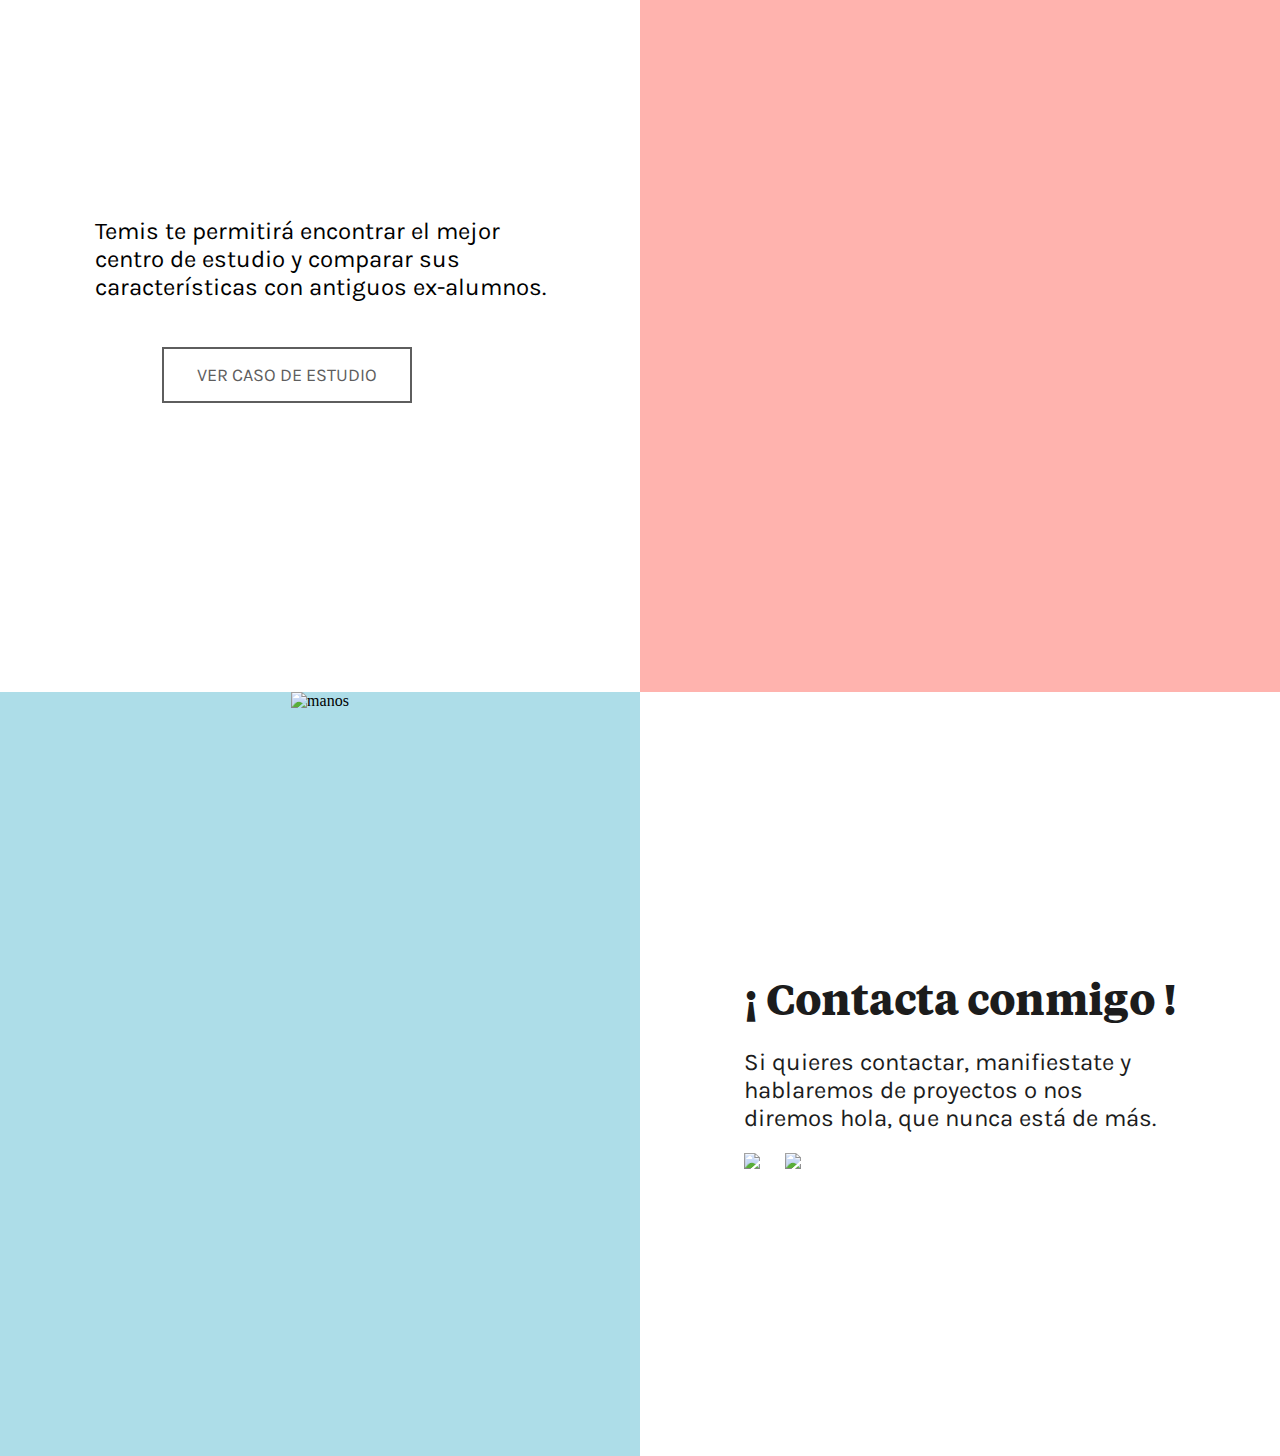
==== commit 751444fa: "Cambios para la página web" ====
--- a/index.html
+++ b/index.html
@@ -34,7 +34,7 @@
               <li id="proyecto">
                 <div>
                   PROYECTOS
-                  <img src="img\Vector 7.png" />
+                  <img src="img/Vector 7.png" />
 
                   <div id="desplegable">
                     <div class="padd">
@@ -49,19 +49,19 @@
                   </div>
                 </div>
               </li>
-              <li>CONTACTO</li>
-              <li><img src="Img/idioma.png" /></li>
+              <li><a href="#ultimo">CONTACTO</a></li>
+              <li><img src="img/idioma.png" /></li>
             </ul>
           </div>
           <div id="imagen">
-            <img src="img\chiste.svg" />
+            <img src="img/chiste.svg" />
           </div>
         </div>
       </div>
       <div id="segundo">
         <div class="cubo amarillo">
           <div>
-            <img src="Img/phoneYellow.svg" />
+            <img src="img/phoneYellow.svg" />
           </div>
         </div>
         <div class="cubo blanco">
@@ -87,14 +87,14 @@
         </div>
         <div class="cubo rosa flexible">
           <div id="img2">
-            <img src="Img/cuboRosa.svg" />
+            <img src="img/cuboRosa.svg" />
           </div>
         </div>
       </div>
       <div id="cuarto">
         <div class="cubo azul flexible">
           <div id="img3">
-            <img src="img\manos 1.svg" alt="manos" />
+            <img src="img/manos 1.svg" alt="manos" />
           </div>
         </div>
         <div class="cubo blanco flexible">
@@ -106,8 +106,8 @@
               diremos hola, que nunca está de más.
             </p>
             <div>
-              <img src="img\Group 82.png" />
-              <img src="img\linkedin.png" />
+              <a href="mailto:laurabengonava@gmail.com" target="_blank"><img src="img/Group 82.png" /></a>
+              <a href="https://www.linkedin.com/in/laura-bengoechea-navarro/" target="_blank"><img src="img/linkedin.png" /></a>
             </div>
           </div>
         </div>
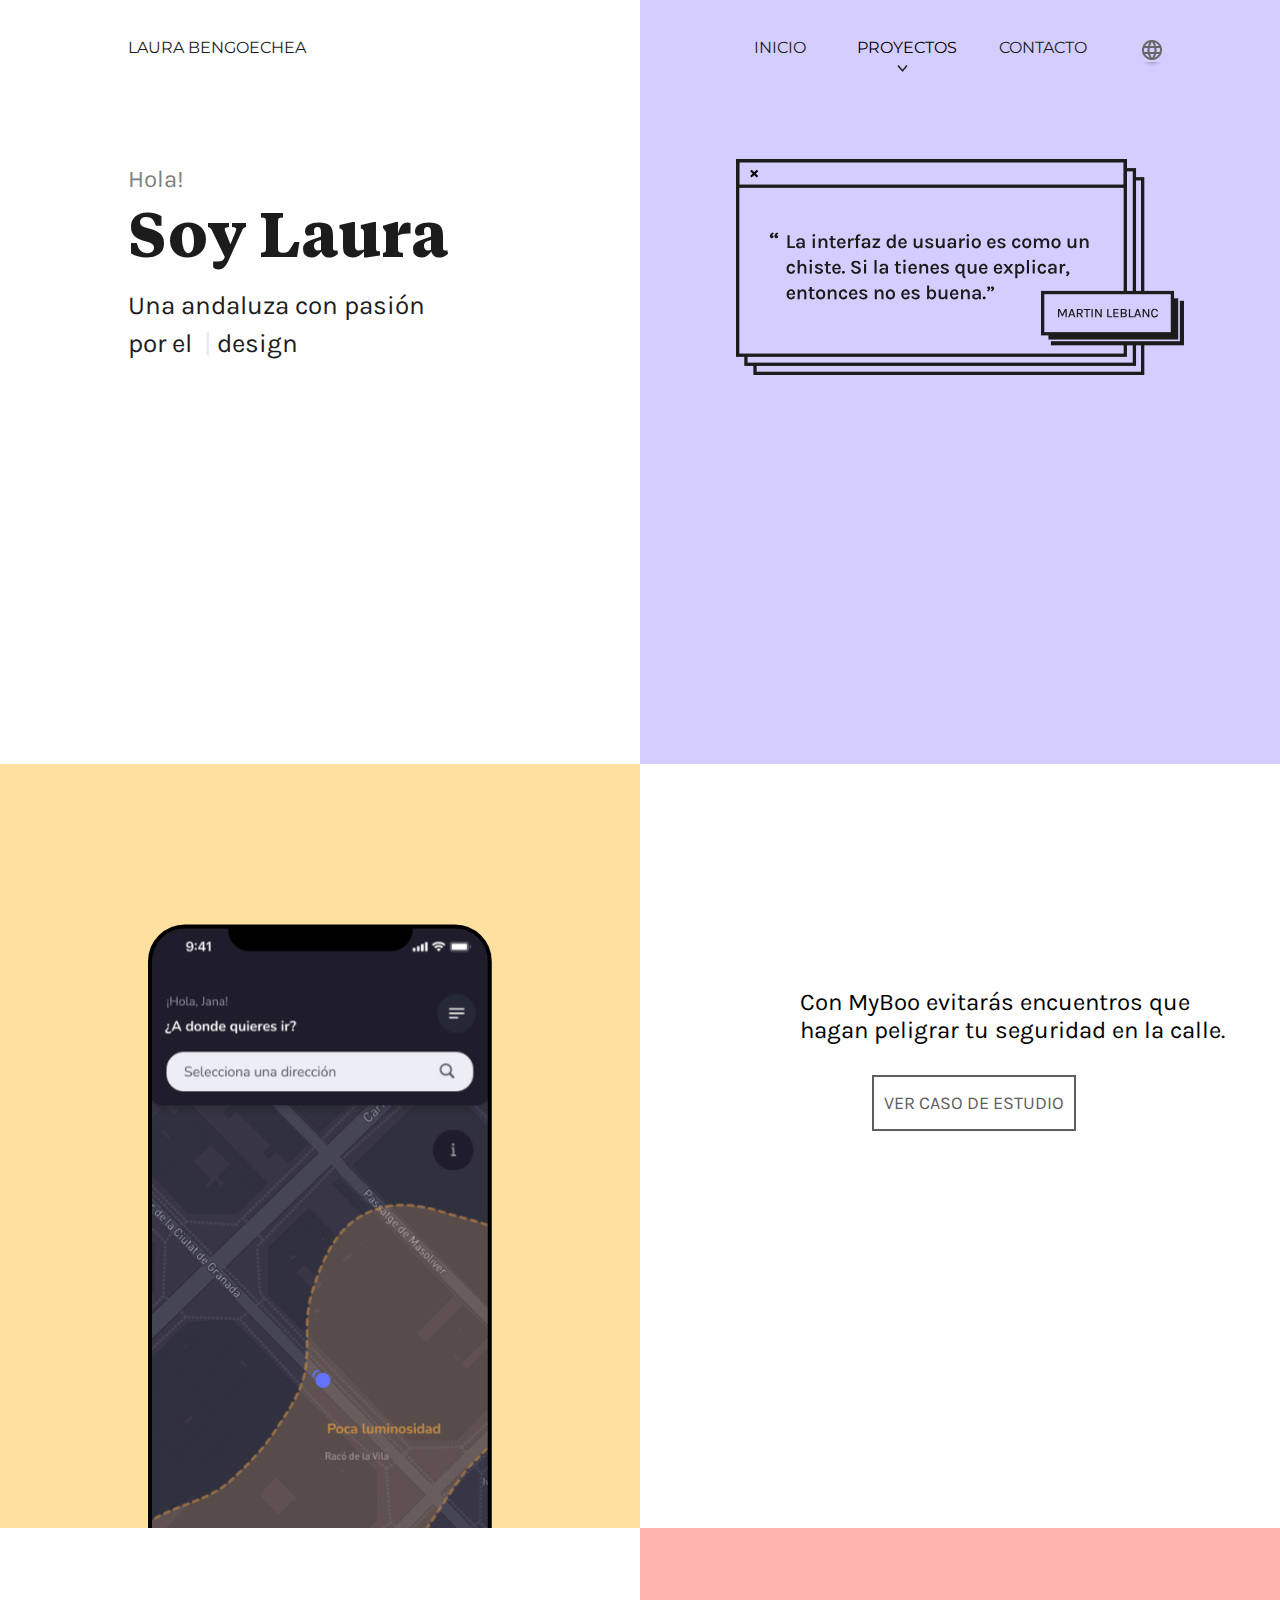
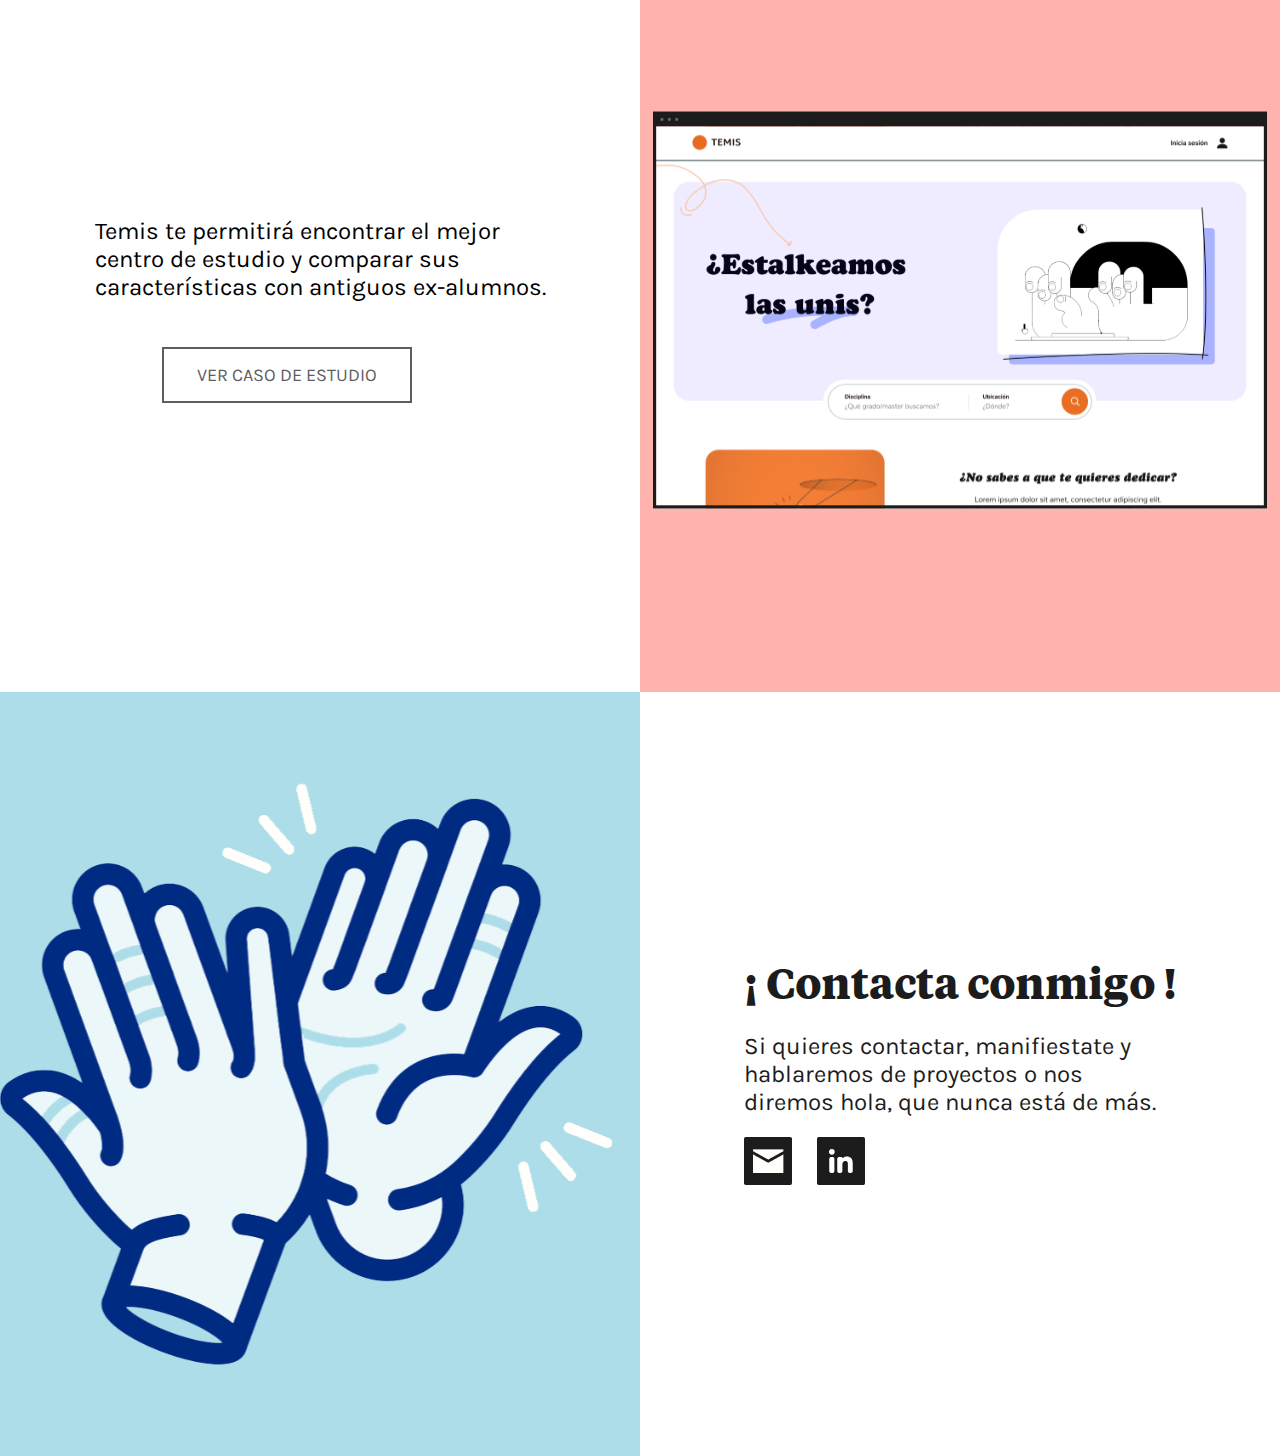
==== commit 082103f0: "He subido nuevos cambios" ====
--- a/index.html
+++ b/index.html
@@ -34,34 +34,34 @@
               <li id="proyecto">
                 <div>
                   PROYECTOS
-                  <img src="img/Vector 7.png" />
+                  <img src="Img/Vector 7.png" />
 
                   <div id="desplegable">
                     <div class="padd">
-                      <a href="myboo.html" class="links"><span>01</span>MYBOO</a>
+                      <a href="https://www.behance.net/gallery/135521471/Caso-de-estudio-My-Boo-Espanol" class="links"><span>01</span>MYBOO</a>
                     </div>  
                     
                     <hr>
                     <div class="padd">
-                      <a href="" class="links"><span>02</span>TEMIS</a>
+                      <a href="https://www.behance.net/gallery/136004023/Caso-de-estudio-Temis-Espanol" class="links"><span>02</span>TEMIS</a>
                     </div>
                     
                   </div>
                 </div>
               </li>
               <li><a href="#ultimo">CONTACTO</a></li>
-              <li><img src="img/idioma.png" /></li>
+              <li><img src="Img/idioma.png" /></li>
             </ul>
           </div>
           <div id="imagen">
-            <img src="img/chiste.svg" />
+            <img src="Img/chiste.svg" />
           </div>
         </div>
       </div>
       <div id="segundo">
         <div class="cubo amarillo">
           <div>
-            <img src="img/phoneYellow.svg" />
+            <img src="Img/phoneYellow.svg" />
           </div>
         </div>
         <div class="cubo blanco">
@@ -87,14 +87,14 @@
         </div>
         <div class="cubo rosa flexible">
           <div id="img2">
-            <img src="img/cuboRosa.svg" />
+            <img src="Img/cuboRosa.svg" />
           </div>
         </div>
       </div>
       <div id="cuarto">
         <div class="cubo azul flexible">
           <div id="img3">
-            <img src="img/manos 1.svg" alt="manos" />
+            <img src="Img/manos 1.svg" alt="manos" />
           </div>
         </div>
         <div class="cubo blanco flexible">
@@ -106,8 +106,8 @@
               diremos hola, que nunca está de más.
             </p>
             <div>
-              <a href="mailto:laurabengonava@gmail.com" target="_blank"><img src="img/Group 82.png" /></a>
-              <a href="https://www.linkedin.com/in/laura-bengoechea-navarro/" target="_blank"><img src="img/linkedin.png" /></a>
+              <a href="mailto:laurabengonava@gmail.com" target="_blank"><img src="Img/Group 82.png" /></a>
+              <a href="https://www.linkedin.com/in/laura-bengoechea-navarro/" target="_blank"><img src="Img/linkedin.png" /></a>
             </div>
           </div>
         </div>
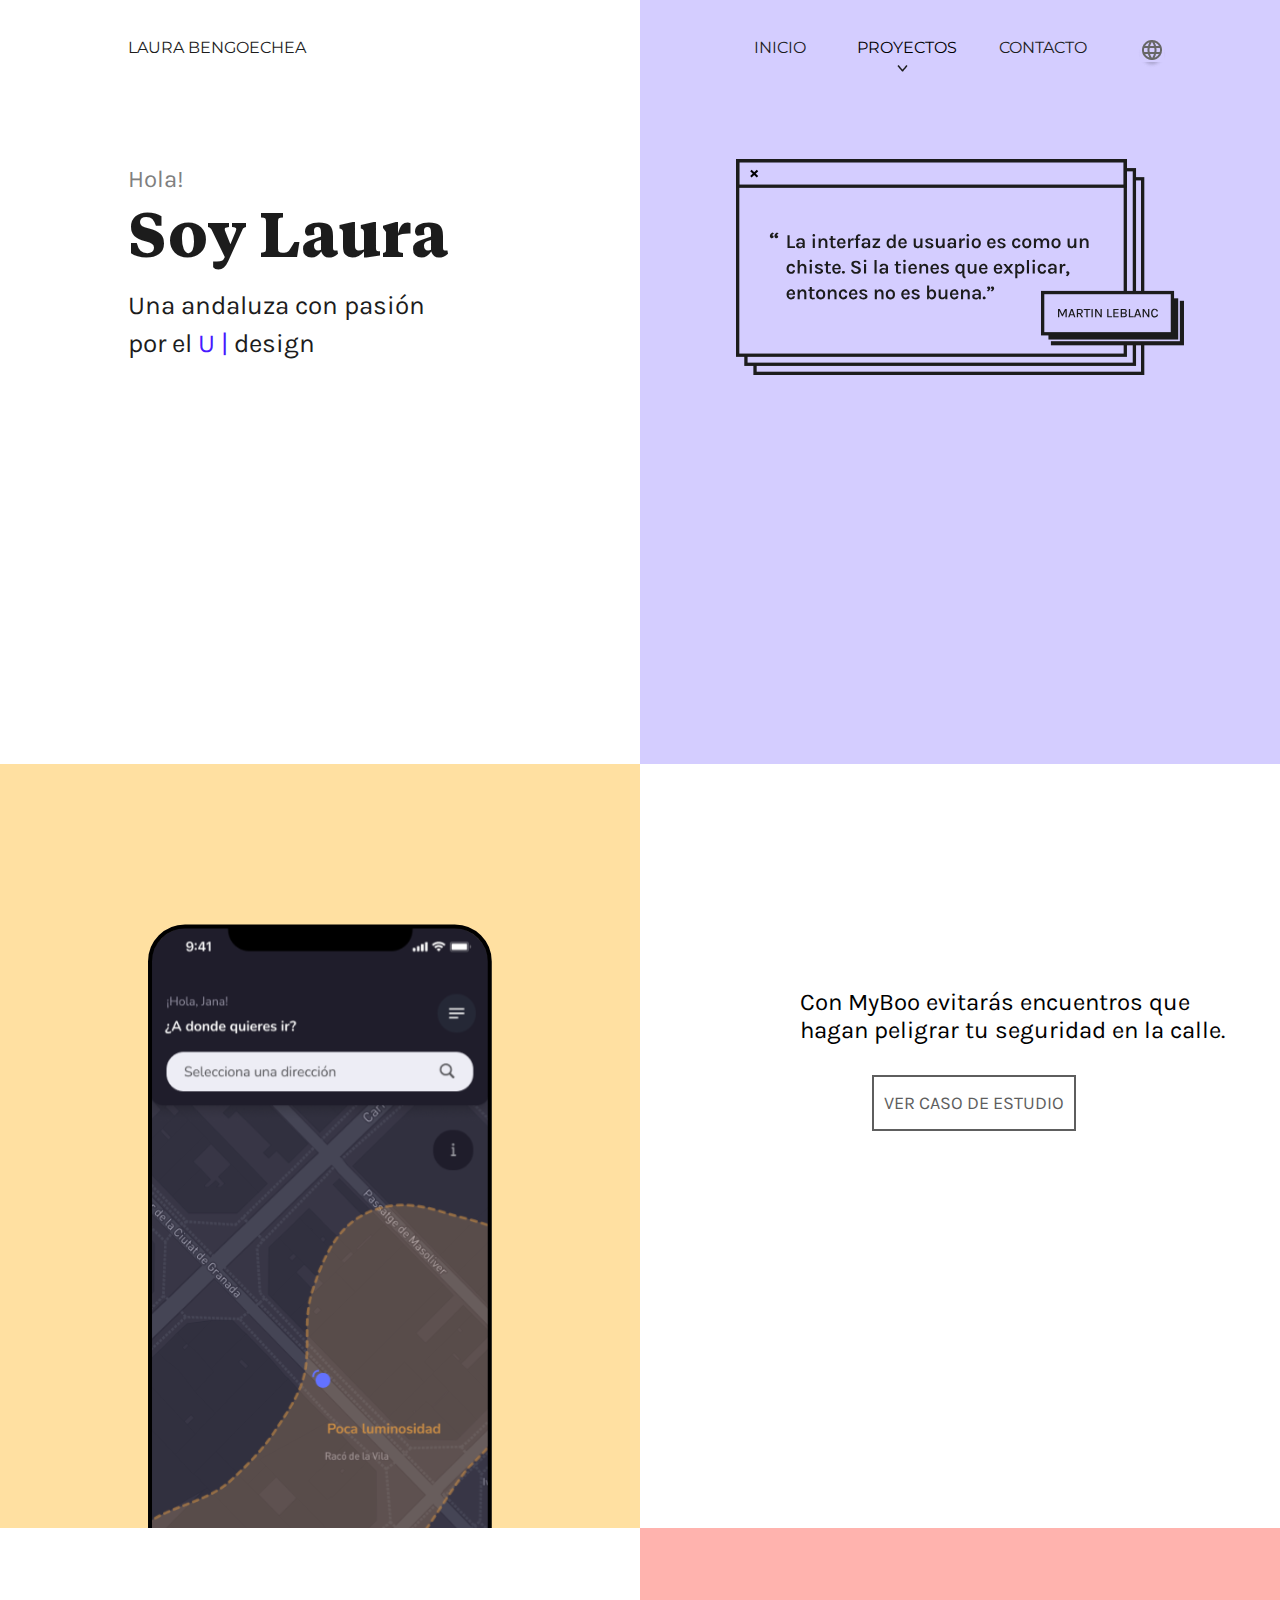
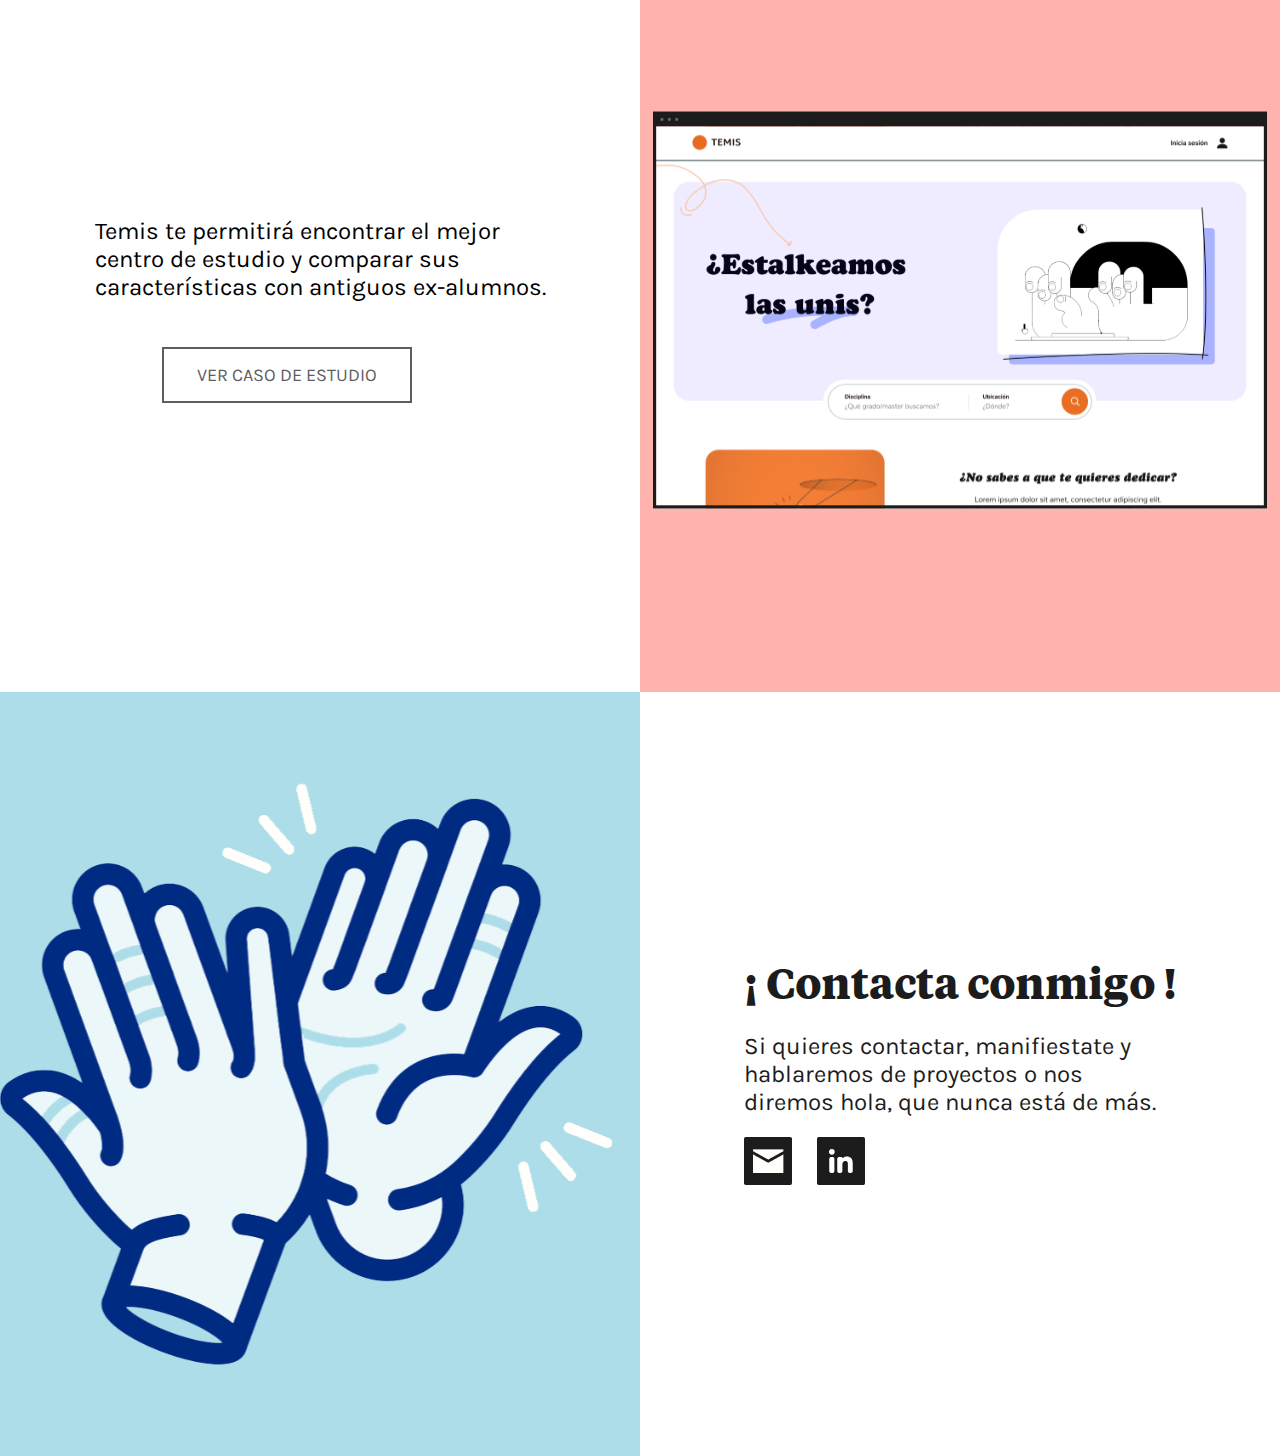
==== commit 5165125c: "blank en las paginas" ====
--- a/index.html
+++ b/index.html
@@ -38,12 +38,12 @@
 
                   <div id="desplegable">
                     <div class="padd">
-                      <a href="https://www.behance.net/gallery/135521471/Caso-de-estudio-My-Boo-Espanol" class="links"><span>01</span>MYBOO</a>
+                      <a href="https://www.behance.net/gallery/135521471/Caso-de-estudio-My-Boo-Espanol" target="_blank" class="links"><span>01</span>MYBOO</a>
                     </div>  
                     
                     <hr>
                     <div class="padd">
-                      <a href="https://www.behance.net/gallery/136004023/Caso-de-estudio-Temis-Espanol" class="links"><span>02</span>TEMIS</a>
+                      <a href="https://www.behance.net/gallery/136004023/Caso-de-estudio-Temis-Espanol" target="_blank" class="links"><span>02</span>TEMIS</a>
                     </div>
                     
                   </div>
